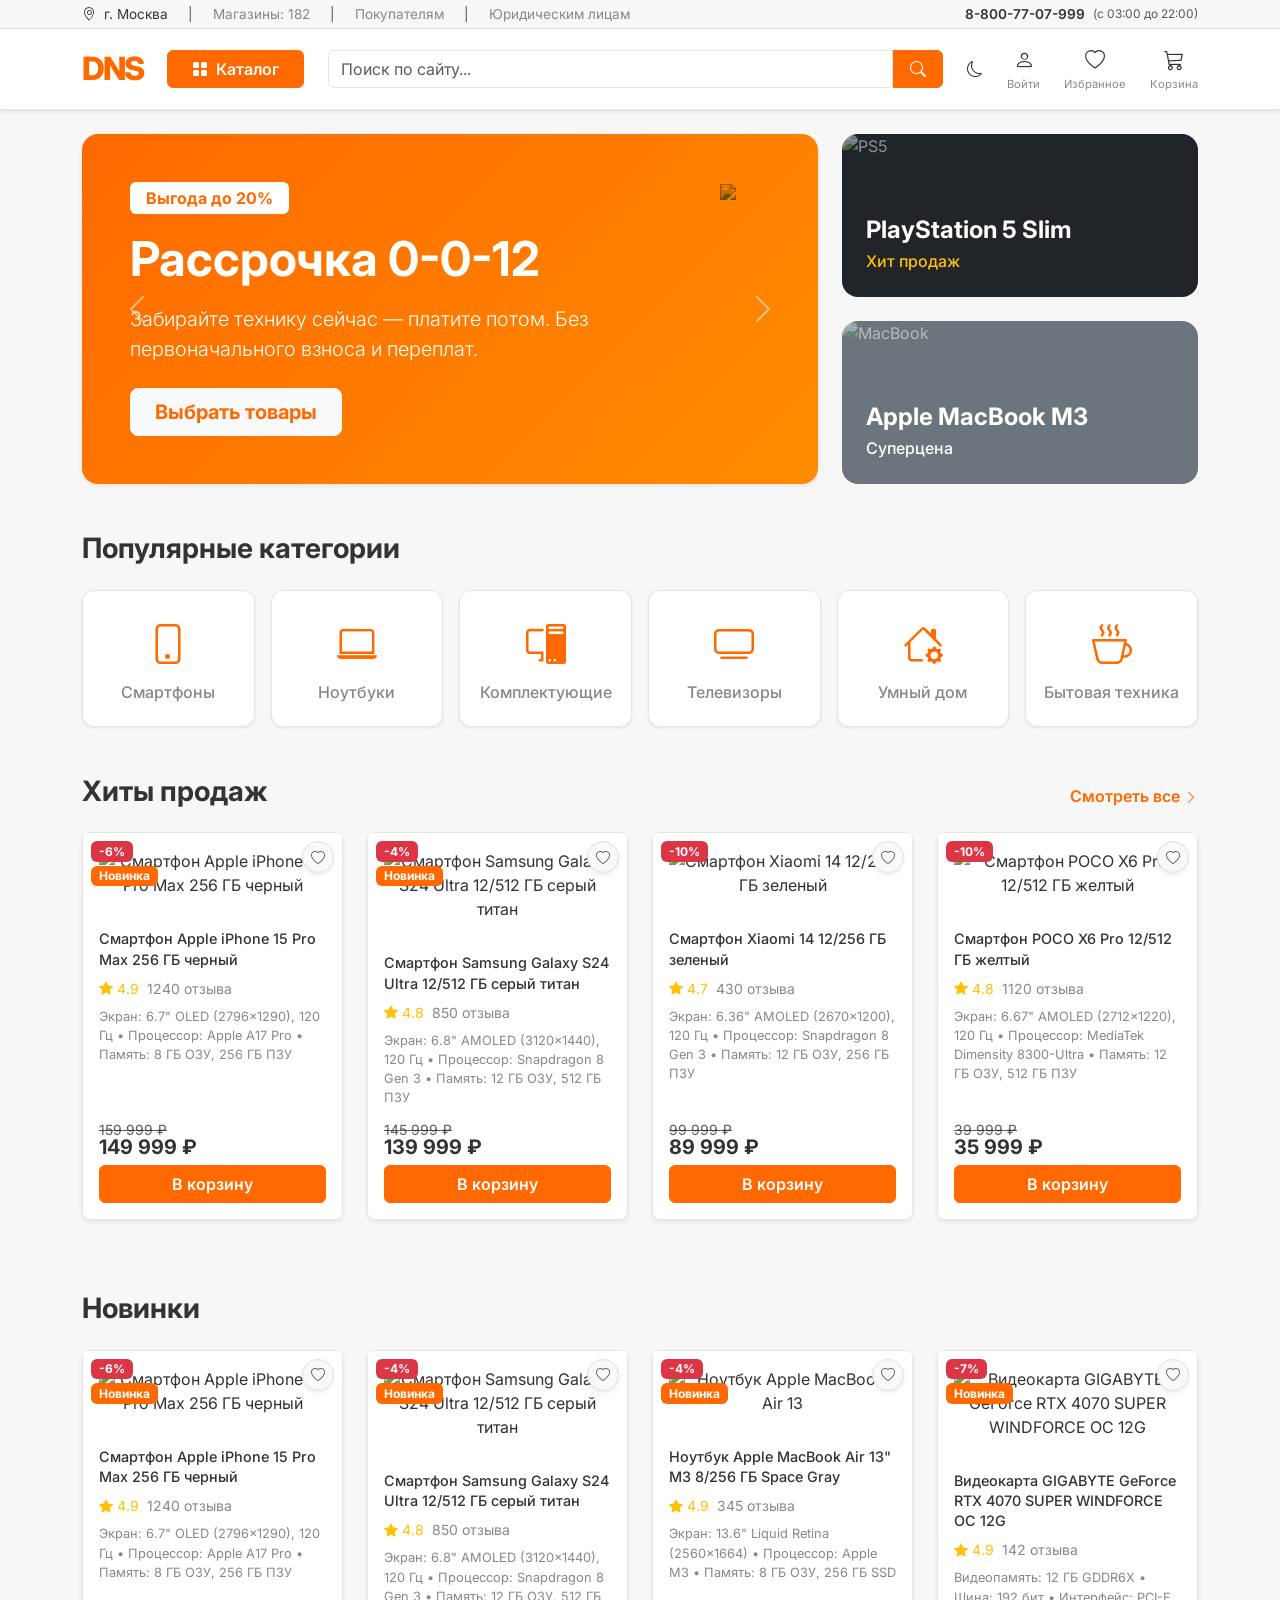
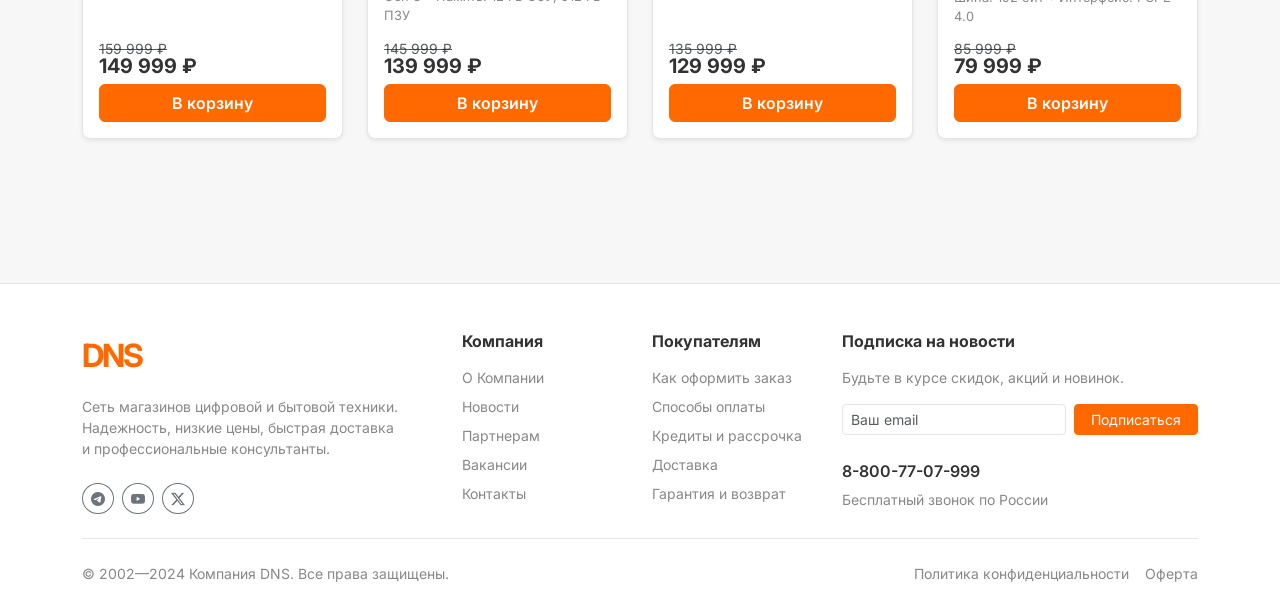
==== index.html @ 1a846f54 "Initial commit: DNS Marketplace clone" ====
<!DOCTYPE html>
<html lang="ru" data-theme="light">
<head>
  <meta charset="UTF-8">
  <meta name="viewport" content="width=device-width, initial-scale=1.0">
  <title>DNS - интернет-магазин цифровой и бытовой техники</title>
  <!-- Bootstrap 5 CSS -->
  <link href="https://cdn.jsdelivr.net/npm/bootstrap@5.3.2/dist/css/bootstrap.min.css" rel="stylesheet">
  <!-- Bootstrap Icons -->
  <link rel="stylesheet" href="https://cdn.jsdelivr.net/npm/bootstrap-icons@1.11.1/font/bootstrap-icons.css">
  <!-- Google Fonts -->
  <link href="https://fonts.googleapis.com/css2?family=Inter:wght@400;500;600;700&display=swap" rel="stylesheet">
  <!-- Custom CSS -->
  <link rel="stylesheet" href="css/style.css">
</head>
<body>

  <!-- Top Bar -->
  <div class="top-bar py-1 d-none d-lg-block">
    <div class="container d-flex justify-content-between align-items-center">
      <div>
        <i class="bi bi-geo-alt me-1"></i> г. Москва
        <span class="mx-3 text-muted">|</span>
        <a href="#" class="text-muted-custom">Магазины: 182</a>
        <span class="mx-3 text-muted">|</span>
        <a href="#" class="text-muted-custom">Покупателям</a>
        <span class="mx-3 text-muted">|</span>
        <a href="#" class="text-muted-custom">Юридическим лицам</a>
      </div>
      <div class="d-flex align-items-center">
        <span class="fw-semibold">8-800-77-07-999</span>
        <span class="ms-2 text-muted small">(с 03:00 до 22:00)</span>
      </div>
    </div>
  </div>

  <!-- Header -->
  <header class="py-3 shadow-sm bg-card-custom sticky-top">
    <div class="container d-flex align-items-center justify-content-between gap-3 gap-md-4">
      
      <!-- Mobile Menu Toggle -->
      <button class="btn btn-light d-lg-none border-custom bg-card-custom text-muted-custom" type="button" data-bs-toggle="offcanvas" data-bs-target="#mobileMenu">
        <i class="bi bi-list fs-5"></i>
      </button>

      <!-- Logo -->
      <a href="index.html" class="d-flex align-items-center text-primary fw-bold fs-2 text-decoration-none" style="letter-spacing: -2px; font-weight: 800 !important;">
        DNS
      </a>

      <!-- Catalog Button -->
      <div class="dropdown d-none d-lg-block">
        <button class="btn btn-primary d-flex align-items-center gap-2 fw-semibold px-4" type="button" data-bs-toggle="dropdown" aria-expanded="false">
          <i class="bi bi-grid-fill"></i> Каталог
        </button>
        <ul class="dropdown-menu shadow-md border-custom bg-card-custom w-100 p-3" style="min-width: 320px;">
          <li><a class="dropdown-item py-2 fw-medium" href="pages/catalog.html?cat=Смартфоны"><i class="bi bi-phone me-2 text-primary"></i> Смартфоны и гаджеты</a></li>
          <li><a class="dropdown-item py-2 fw-medium" href="pages/catalog.html?cat=Ноутбуки"><i class="bi bi-laptop me-2 text-primary"></i> Ноутбуки и компьютеры</a></li>
          <li><a class="dropdown-item py-2 fw-medium" href="pages/catalog.html?cat=Комплектующие"><i class="bi bi-pc-display me-2 text-primary"></i> Комплектующие для ПК</a></li>
          <li><a class="dropdown-item py-2 fw-medium" href="pages/catalog.html?cat=Телевизоры"><i class="bi bi-tv me-2 text-primary"></i> ТВ, консоли и аудио</a></li>
          <li><a class="dropdown-item py-2 fw-medium" href="pages/catalog.html?cat=Консоли"><i class="bi bi-controller me-2 text-primary"></i> Игры и приставки</a></li>
          <li><a class="dropdown-item py-2 fw-medium" href="pages/catalog.html?cat=Периферия"><i class="bi bi-mouse me-2 text-primary"></i> Периферия и аксессуары</a></li>
          <li><a class="dropdown-item py-2 fw-medium" href="pages/catalog.html?cat=Умный дом"><i class="bi bi-house-gear me-2 text-primary"></i> Умный дом и безопасность</a></li>
          <li><a class="dropdown-item py-2 fw-medium" href="pages/catalog.html?cat=Бытовая техника"><i class="bi bi-cup-hot me-2 text-primary"></i> Бытовая техника</a></li>
          <li><hr class="dropdown-divider border-custom"></li>
          <li><a class="dropdown-item py-2 fw-bold text-primary" href="pages/catalog.html"><i class="bi bi-list-ul me-2"></i> Все категории</a></li>
        </ul>
      </div>

      <!-- Search -->
      <form id="search-form" class="flex-grow-1 position-relative d-none d-md-flex">
        <input type="text" id="search-input" class="form-control search-input bg-card-custom border-custom text-muted-custom" placeholder="Поиск по сайту...">
        <button type="submit" class="btn btn-primary search-btn px-3"><i class="bi bi-search"></i></button>
      </form>

      <!-- Icons -->
      <div class="d-flex align-items-center gap-3 gap-md-4 ms-auto ms-md-0">
        <!-- Theme Toggle -->
        <button id="theme-toggle" class="btn btn-link nav-icon p-0 border-0 text-muted-custom" title="Сменить тему">
          <i class="bi bi-moon"></i>
        </button>
        <!-- Profile -->
        <a href="pages/profile.html" class="nav-icon text-center d-none d-sm-flex flex-column align-items-center text-muted-custom text-decoration-none">
          <i class="bi bi-person fs-5"></i>
          <span style="font-size: 0.7rem;">Войти</span>
        </a>
        <!-- Favorites -->
        <a href="pages/favorites.html" class="nav-icon text-center position-relative d-flex flex-column align-items-center text-muted-custom text-decoration-none">
          <i class="bi bi-heart fs-5"></i>
          <span style="font-size: 0.7rem;">Избранное</span>
          <span id="fav-badge" class="nav-badge" style="display:none;">0</span>
        </a>
        <!-- Cart -->
        <a href="pages/cart.html" class="nav-icon text-center position-relative d-flex flex-column align-items-center text-muted-custom text-decoration-none">
          <i class="bi bi-cart3 fs-5"></i>
          <span style="font-size: 0.7rem;">Корзина</span>
          <span id="cart-badge" class="nav-badge" style="display:none;">0</span>
        </a>
      </div>

    </div>

    <!-- Mobile Search (Visible only on small screens) -->
    <div class="container mt-3 d-md-none">
      <form id="search-form-mobile" class="d-flex w-100">
        <input type="text" id="search-input-mobile" class="form-control search-input bg-card-custom border-custom text-muted-custom" placeholder="Поиск...">
        <button type="submit" class="btn btn-primary search-btn px-3"><i class="bi bi-search"></i></button>
      </form>
    </div>
  </header>

  <!-- Mobile Offcanvas Menu -->
  <div class="offcanvas offcanvas-start bg-card-custom text-muted-custom" tabindex="-1" id="mobileMenu">
    <div class="offcanvas-header border-bottom border-custom">
      <h5 class="offcanvas-title text-primary fw-bold" style="letter-spacing: -2px;">DNS</h5>
      <button type="button" class="btn-close btn-close-white" data-bs-dismiss="offcanvas"></button>
    </div>
    <div class="offcanvas-body p-0">
      <div class="list-group list-group-flush">
        <a href="pages/catalog.html" class="list-group-item list-group-item-action bg-card-custom text-muted-custom py-3 border-custom fw-semibold">
          <i class="bi bi-grid-fill me-2 text-primary"></i> Каталог товаров
        </a>
        <a href="pages/profile.html" class="list-group-item list-group-item-action bg-card-custom text-muted-custom py-3 border-custom">
          <i class="bi bi-person me-2"></i> Личный кабинет
        </a>
        <a href="pages/favorites.html" class="list-group-item list-group-item-action bg-card-custom text-muted-custom py-3 border-custom">
          <i class="bi bi-heart me-2"></i> Избранное
        </a>
        <a href="#" class="list-group-item list-group-item-action bg-card-custom text-muted-custom py-3 border-custom">
          <i class="bi bi-telephone me-2"></i> 8-800-77-07-999
        </a>
      </div>
    </div>
  </div>

  <!-- Main Content -->
  <main class="container py-4">
    
    <!-- Hero Banners -->
    <div class="row g-4 mb-5">
      <div class="col-lg-8">
        <div id="heroCarousel" class="carousel slide h-100" data-bs-ride="carousel">
          <div class="carousel-inner h-100 rounded-4 overflow-hidden shadow-sm">
            <div class="carousel-item active h-100" style="background: linear-gradient(135deg, #ff6900 0%, #ff8c00 100%);">
              <div class="d-flex align-items-center h-100 p-4 p-md-5 text-white">
                <div>
                  <span class="badge bg-white text-primary mb-3 px-3 py-2 fs-6">Выгода до 20%</span>
                  <h1 class="display-5 fw-bold mb-3">Рассрочка 0-0-12</h1>
                  <p class="lead mb-4 d-none d-md-block">Забирайте технику сейчас — платите потом. Без первоначального взноса и переплат.</p>
                  <a href="pages/catalog.html" class="btn btn-light btn-lg px-4 fw-bold text-primary">Выбрать товары</a>
                </div>
                <img src="https://images.unsplash.com/photo-1610945265064-0e34e5519bbf?auto=format&fit=crop&w=500&q=80" alt="Promo" class="d-none d-md-block ms-auto" style="height: 250px; object-fit: contain; mix-blend-mode: multiply;">
              </div>
            </div>
            <div class="carousel-item h-100" style="background: linear-gradient(135deg, #2c3e50 0%, #3498db 100%);">
              <div class="d-flex align-items-center h-100 p-4 p-md-5 text-white">
                <div>
                  <span class="badge bg-primary mb-3 px-3 py-2 fs-6">Новинка</span>
                  <h1 class="display-5 fw-bold mb-3">Сборка ПК вашей мечты</h1>
                  <p class="lead mb-4 d-none d-md-block">Топовые видеокарты RTX 40-й серии и мощнейшие процессоры уже в наличии.</p>
                  <a href="pages/catalog.html?cat=Комплектующие" class="btn btn-primary btn-lg px-4 fw-bold">Собрать ПК</a>
                </div>
                <img src="https://images.unsplash.com/photo-1587831990711-23ca6441447b?auto=format&fit=crop&w=500&q=80" alt="PC Build" class="d-none d-md-block ms-auto" style="height: 250px; object-fit: contain; mix-blend-mode: multiply;">
              </div>
            </div>
          </div>
          <button class="carousel-control-prev" type="button" data-bs-target="#heroCarousel" data-bs-slide="prev">
            <span class="carousel-control-prev-icon" aria-hidden="true"></span>
            <span class="visually-hidden">Предыдущий</span>
          </button>
          <button class="carousel-control-next" type="button" data-bs-target="#heroCarousel" data-bs-slide="next">
            <span class="carousel-control-next-icon" aria-hidden="true"></span>
            <span class="visually-hidden">Следующий</span>
          </button>
        </div>
      </div>
      <div class="col-lg-4 d-none d-lg-block">
        <div class="d-flex flex-column gap-4 h-100">
          <a href="pages/catalog.html?cat=Консоли" class="card border-0 bg-dark text-white h-50 text-decoration-none rounded-4 overflow-hidden position-relative hover-zoom">
            <img src="https://images.unsplash.com/photo-1606813907291-d86efa9b94db?auto=format&fit=crop&w=500&q=80" class="card-img h-100" style="object-fit: cover; opacity: 0.5;" alt="PS5">
            <div class="card-img-overlay d-flex flex-column justify-content-end p-4">
              <h5 class="card-title fs-4 fw-bold mb-1">PlayStation 5 Slim</h5>
              <p class="card-text fw-medium text-warning">Хит продаж</p>
            </div>
          </a>
          <a href="pages/catalog.html?cat=Ноутбуки" class="card border-0 bg-secondary text-white h-50 text-decoration-none rounded-4 overflow-hidden position-relative hover-zoom">
            <img src="https://images.unsplash.com/photo-1517336714731-489689fd1ca8?auto=format&fit=crop&w=500&q=80" class="card-img h-100" style="object-fit: cover; opacity: 0.5;" alt="MacBook">
            <div class="card-img-overlay d-flex flex-column justify-content-end p-4">
              <h5 class="card-title fs-4 fw-bold mb-1">Apple MacBook M3</h5>
              <p class="card-text fw-medium text-white">Суперцена</p>
            </div>
          </a>
        </div>
      </div>
    </div>

    <!-- Quick Categories -->
    <section class="mb-5">
      <h3 class="fw-bold mb-4">Популярные категории</h3>
      <div class="row row-cols-2 row-cols-md-4 row-cols-lg-6 g-3">
        <div class="col">
          <a href="pages/catalog.html?cat=Смартфоны" class="card text-center py-4 h-100 text-decoration-none category-card">
            <i class="bi bi-phone fs-1 text-primary mb-2"></i>
            <h6 class="mb-0 text-muted-custom px-2">Смартфоны</h6>
          </a>
        </div>
        <div class="col">
          <a href="pages/catalog.html?cat=Ноутбуки" class="card text-center py-4 h-100 text-decoration-none category-card">
            <i class="bi bi-laptop fs-1 text-primary mb-2"></i>
            <h6 class="mb-0 text-muted-custom px-2">Ноутбуки</h6>
          </a>
        </div>
        <div class="col">
          <a href="pages/catalog.html?cat=Комплектующие" class="card text-center py-4 h-100 text-decoration-none category-card">
            <i class="bi bi-pc-display fs-1 text-primary mb-2"></i>
            <h6 class="mb-0 text-muted-custom px-2">Комплектующие</h6>
          </a>
        </div>
        <div class="col">
          <a href="pages/catalog.html?cat=Телевизоры" class="card text-center py-4 h-100 text-decoration-none category-card">
            <i class="bi bi-tv fs-1 text-primary mb-2"></i>
            <h6 class="mb-0 text-muted-custom px-2">Телевизоры</h6>
          </a>
        </div>
        <div class="col">
          <a href="pages/catalog.html?cat=Умный дом" class="card text-center py-4 h-100 text-decoration-none category-card">
            <i class="bi bi-house-gear fs-1 text-primary mb-2"></i>
            <h6 class="mb-0 text-muted-custom px-2">Умный дом</h6>
          </a>
        </div>
        <div class="col">
          <a href="pages/catalog.html?cat=Бытовая техника" class="card text-center py-4 h-100 text-decoration-none category-card">
            <i class="bi bi-cup-hot fs-1 text-primary mb-2"></i>
            <h6 class="mb-0 text-muted-custom px-2">Бытовая техника</h6>
          </a>
        </div>
      </div>
    </section>

    <!-- Popular Products (Injected by JS) -->
    <section class="mb-5">
      <div class="d-flex justify-content-between align-items-end mb-4">
        <h3 class="fw-bold mb-0">Хиты продаж</h3>
        <a href="pages/catalog.html" class="text-primary fw-semibold text-decoration-none">Смотреть все <i class="bi bi-chevron-right small"></i></a>
      </div>
      <div class="row" id="popular-products-grid">
        <!-- Loader -->
        <div class="text-center py-5">
          <div class="spinner-border text-primary" role="status">
            <span class="visually-hidden">Загрузка...</span>
          </div>
        </div>
      </div>
    </section>

    <!-- New Arrivals -->
    <section class="mb-5">
      <h3 class="fw-bold mb-4">Новинки</h3>
      <div class="row" id="new-products-grid">
        <!-- Rendered via JS -->
      </div>
    </section>

  </main>

  <!-- Footer -->
  <footer class="mt-5 border-top border-custom bg-card-custom">
    <div class="container pt-5 pb-4">
      <div class="row g-4">
        <div class="col-lg-4 pe-lg-5">
          <a href="index.html" class="d-flex align-items-center text-primary fw-bold fs-2 text-decoration-none mb-3" style="letter-spacing: -2px;">
            DNS
          </a>
          <p class="text-muted-custom mb-4 small">Сеть магазинов цифровой и бытовой техники. Надежность, низкие цены, быстрая доставка и профессиональные консультанты.</p>
          <div class="d-flex gap-2">
            <a href="#" class="btn btn-outline-secondary btn-sm rounded-circle"><i class="bi bi-telegram"></i></a>
            <a href="#" class="btn btn-outline-secondary btn-sm rounded-circle"><i class="bi bi-youtube"></i></a>
            <a href="#" class="btn btn-outline-secondary btn-sm rounded-circle"><i class="bi bi-twitter-x"></i></a>
          </div>
        </div>
        <div class="col-6 col-lg-2">
          <h6 class="fw-bold mb-3">Компания</h6>
          <ul class="list-unstyled mb-0 d-flex flex-column gap-2 small">
            <li><a href="#" class="text-muted-custom text-decoration-none hover-primary">О Компании</a></li>
            <li><a href="#" class="text-muted-custom text-decoration-none hover-primary">Новости</a></li>
            <li><a href="#" class="text-muted-custom text-decoration-none hover-primary">Партнерам</a></li>
            <li><a href="#" class="text-muted-custom text-decoration-none hover-primary">Вакансии</a></li>
            <li><a href="#" class="text-muted-custom text-decoration-none hover-primary">Контакты</a></li>
          </ul>
        </div>
        <div class="col-6 col-lg-2">
          <h6 class="fw-bold mb-3">Покупателям</h6>
          <ul class="list-unstyled mb-0 d-flex flex-column gap-2 small">
            <li><a href="#" class="text-muted-custom text-decoration-none hover-primary">Как оформить заказ</a></li>
            <li><a href="#" class="text-muted-custom text-decoration-none hover-primary">Способы оплаты</a></li>
            <li><a href="#" class="text-muted-custom text-decoration-none hover-primary">Кредиты и рассрочка</a></li>
            <li><a href="#" class="text-muted-custom text-decoration-none hover-primary">Доставка</a></li>
            <li><a href="#" class="text-muted-custom text-decoration-none hover-primary">Гарантия и возврат</a></li>
          </ul>
        </div>
        <div class="col-lg-4">
          <h6 class="fw-bold mb-3">Подписка на новости</h6>
          <p class="text-muted-custom small mb-3">Будьте в курсе скидок, акций и новинок.</p>
          <form class="d-flex gap-2">
            <input type="email" class="form-control form-control-sm bg-body border-custom text-main" placeholder="Ваш email">
            <button class="btn btn-primary btn-sm px-3" type="button">Подписаться</button>
          </form>
          <div class="mt-4">
            <span class="fw-semibold d-block mb-1">8-800-77-07-999</span>
            <span class="text-muted-custom small">Бесплатный звонок по России</span>
          </div>
        </div>
      </div>
      <div class="border-top border-custom mt-4 pt-4 text-muted-custom small d-flex flex-column flex-md-row justify-content-between align-items-center">
        <p class="mb-2 mb-md-0">&copy; 2002—2024 Компания DNS. Все права защищены.</p>
        <div class="d-flex gap-3">
          <a href="#" class="text-muted-custom text-decoration-none hover-primary">Политика конфиденциальности</a>
          <a href="#" class="text-muted-custom text-decoration-none hover-primary">Оферта</a>
        </div>
      </div>
    </div>
  </footer>

  <!-- Bootstrap JS -->
  <script src="https://cdn.jsdelivr.net/npm/bootstrap@5.3.2/dist/js/bootstrap.bundle.min.js"></script>
  <!-- App JS -->
  <script src="js/app.js"></script>
  <script>
    document.addEventListener('DOMContentLoaded', async () => {
      await App.init();
      
      const popGrid = document.getElementById('popular-products-grid');
      const newGrid = document.getElementById('new-products-grid');

      if (App.products.length > 0) {
        // Populate popular
        const popular = App.products.filter(p => p.isPopular).slice(0, 4);
        popGrid.innerHTML = popular.map(p => App.generateProductCard(p)).join('');

        // Populate new
        const newArrivals = App.products.filter(p => p.isNew).slice(0, 4);
        newGrid.innerHTML = newArrivals.map(p => App.generateProductCard(p)).join('');
      } else {
        popGrid.innerHTML = '<div class="col-12"><div class="alert alert-warning">Товары не найдены</div></div>';
        newGrid.innerHTML = '<div class="col-12"><div class="alert alert-warning">Товары не найдены</div></div>';
      }

      // Mobile search form handler
      const mobileSearchForm = document.getElementById('search-form-mobile');
      if (mobileSearchForm) {
        mobileSearchForm.addEventListener('submit', (e) => {
          e.preventDefault();
          const input = document.getElementById('search-input-mobile').value;
          if (input.trim()) {
            window.location.href = `pages/search.html?q=${encodeURIComponent(input.trim())}`;
          }
        });
      }
    });
  </script>
</body>
</html>
---- css/style.css ----
:root {
  /* Colors */
  --color-primary: #ff6900;
  --color-primary-hover: #e55e00;
  --color-bg-body: #f7f7f7;
  --color-bg-card: #ffffff;
  --color-text-main: #333333;
  --color-text-muted: #888888;
  --color-border: #e5e5e5;
  --color-danger: #dc3545;
  --color-success: #198754;

  /* Shadows */
  --shadow-sm: 0 1px 3px rgba(0,0,0,0.08);
  --shadow-md: 0 4px 12px rgba(0,0,0,0.08);
  --shadow-hover: 0 8px 24px rgba(0,0,0,0.12);

  /* Radius */
  --radius-sm: 6px;
  --radius-md: 12px;
  --radius-lg: 16px;

  /* Transitions */
  --transition-fast: 0.2s ease-in-out;
}

[data-theme="dark"] {
  --color-bg-body: #121212;
  --color-bg-card: #1e1e1e;
  --color-text-main: #f5f5f5;
  --color-text-muted: #aaaaaa;
  --color-border: #333333;
  --shadow-sm: 0 2px 4px rgba(0,0,0,0.2);
  --shadow-md: 0 4px 12px rgba(0,0,0,0.4);
  --shadow-hover: 0 8px 24px rgba(0,0,0,0.6);
}

body {
  font-family: 'Inter', -apple-system, BlinkMacSystemFont, "Segoe UI", Roboto, Helvetica, Arial, sans-serif;
  background-color: var(--color-bg-body);
  color: var(--color-text-main);
  transition: background-color var(--transition-fast), color var(--transition-fast);
}

/* Typography & Utilities */
a {
  text-decoration: none;
  color: inherit;
}
.text-main { color: var(--color-text-main) !important; }
.text-primary { color: var(--color-primary) !important; }
.bg-primary { background-color: var(--color-primary) !important; }

.hover-primary:hover {
  color: var(--color-primary) !important;
}

.transition-all {
  transition: all var(--transition-fast);
}

.hover-shadow:hover {
  box-shadow: var(--shadow-hover) !important;
  transform: translateY(-2px);
}

.hover-zoom img {
  transition: transform 0.4s ease;
}
.hover-zoom:hover img {
  transform: scale(1.05);
}

.btn-primary {
  background-color: var(--color-primary);
  border-color: var(--color-primary);
  color: #fff;
}
.btn-primary:hover, .btn-primary:focus, .btn-primary:active {
  background-color: var(--color-primary-hover) !important;
  border-color: var(--color-primary-hover) !important;
  color: #fff !important;
}
.btn-outline-primary {
  color: var(--color-primary);
  border-color: var(--color-primary);
}
.btn-outline-primary:hover {
  background-color: var(--color-primary);
  color: #fff;
}

/* Header & Navbar */
header {
  background-color: var(--color-bg-card);
  border-bottom: 1px solid var(--color-border);
}
.top-bar {
  background-color: var(--color-bg-body);
  font-size: 0.85rem;
  border-bottom: 1px solid var(--color-border);
}
.search-input {
  border-radius: var(--radius-sm) 0 0 var(--radius-sm);
}
.search-btn {
  border-radius: 0 var(--radius-sm) var(--radius-sm) 0;
}
.nav-icon {
  position: relative;
  color: var(--color-text-main);
  transition: color var(--transition-fast);
  cursor: pointer;
}
.nav-icon:hover {
  color: var(--color-primary);
}
.nav-icon i {
  color: var(--color-text-main);
  transition: color var(--transition-fast);
}
.nav-icon:hover i {
  color: var(--color-primary);
}
.nav-badge {
  position: absolute;
  top: -2px;
  right: 5px;
  font-size: 0.65rem;
  font-weight: bold;
  padding: 0.25em 0.5em;
  border-radius: 50%;
  background-color: var(--color-primary);
  color: white;
}

/* Category Cards (Index) */
.category-card {
  background-color: var(--color-bg-card);
  border: 1px solid var(--color-border);
  border-radius: var(--radius-md);
  box-shadow: var(--shadow-sm);
  transition: all var(--transition-fast);
}
.category-card:hover {
  border-color: var(--color-primary);
  box-shadow: var(--shadow-md);
  transform: translateY(-2px);
}

/* Badges */
.badge-discount {
  background-color: var(--color-danger);
  color: #fff;
}

/* Sidebar & Filters */
.sidebar {
  background-color: var(--color-bg-card);
  padding: 1.5rem;
  border-radius: var(--radius-md);
  border: 1px solid var(--color-border);
}

/* Toast */
.toast-container {
  z-index: 1060;
}

/* Theme Toggle */
.theme-switch {
  cursor: pointer;
  display: flex;
  align-items: center;
}

/* Helpers */
.text-muted-custom {
  color: var(--color-text-muted) !important;
}
.bg-card-custom {
  background-color: var(--color-bg-card) !important;
}
.border-custom {
  border-color: var(--color-border) !important;
}
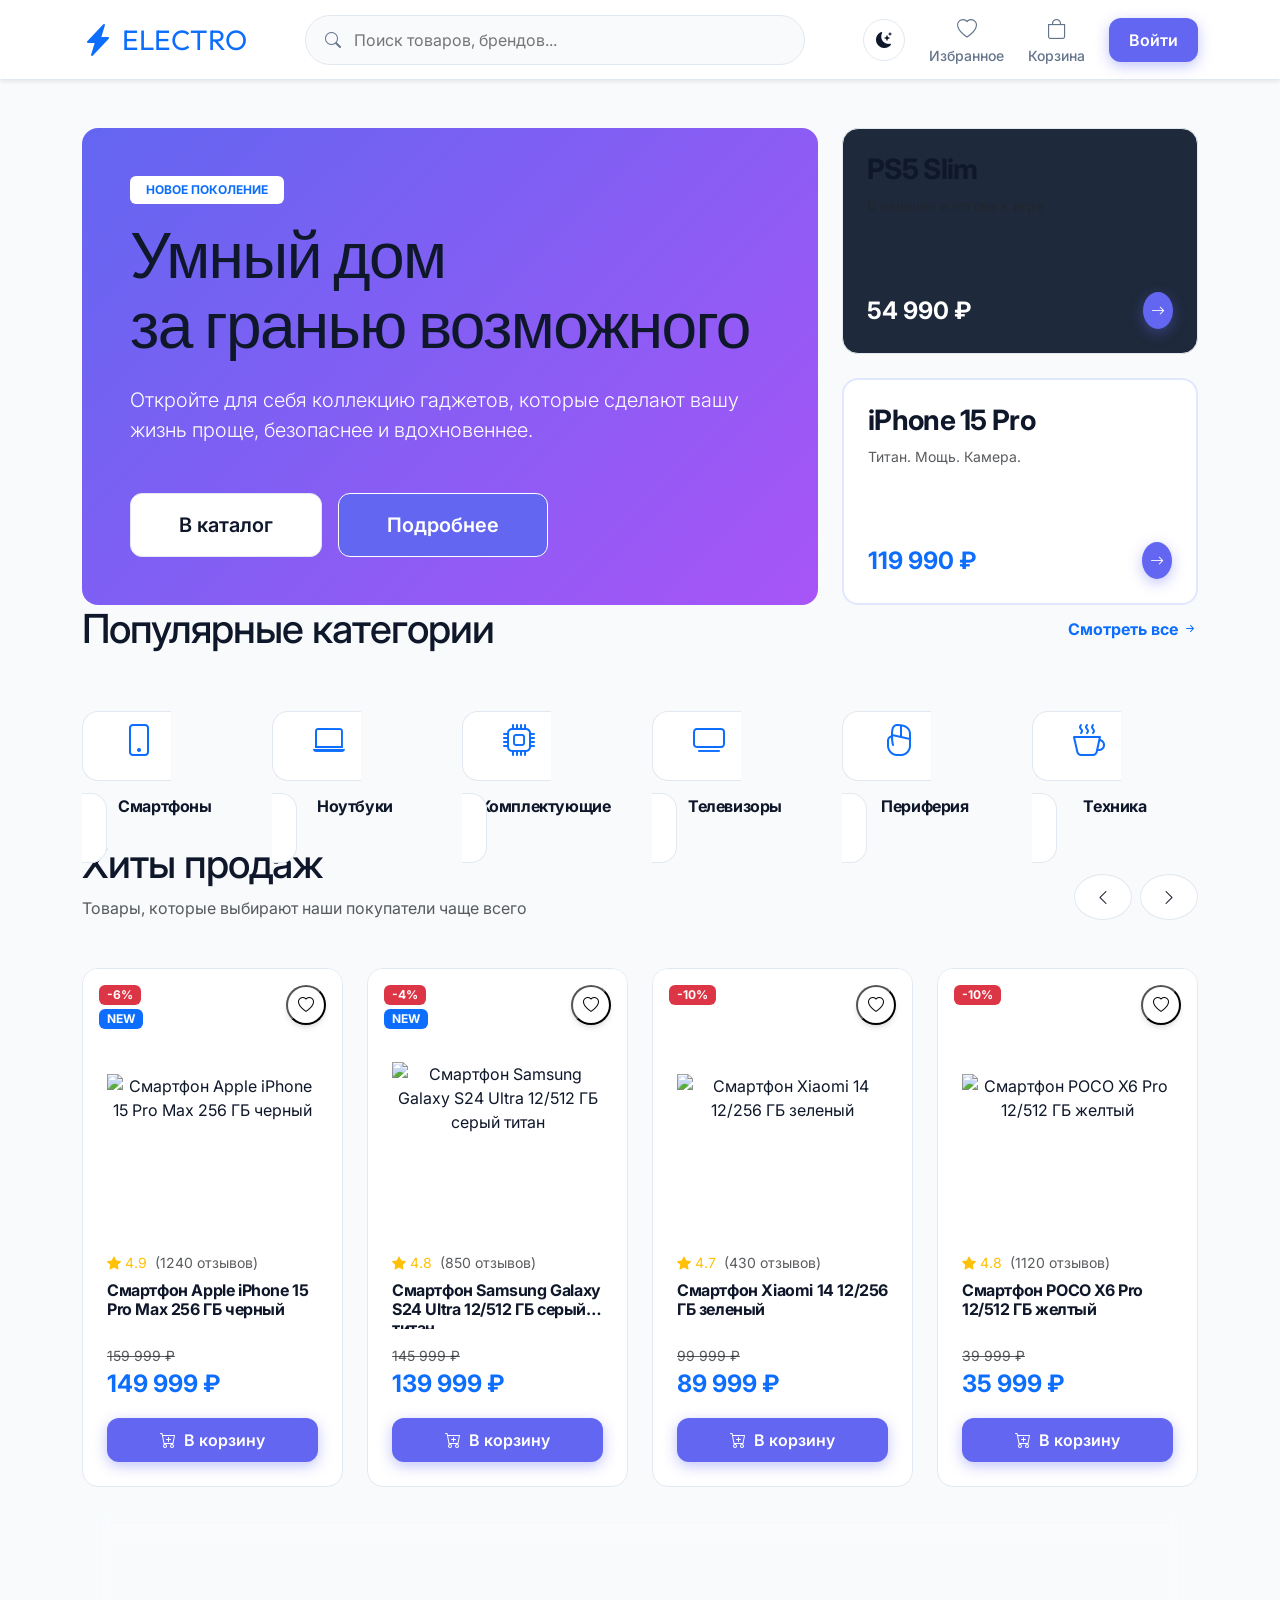
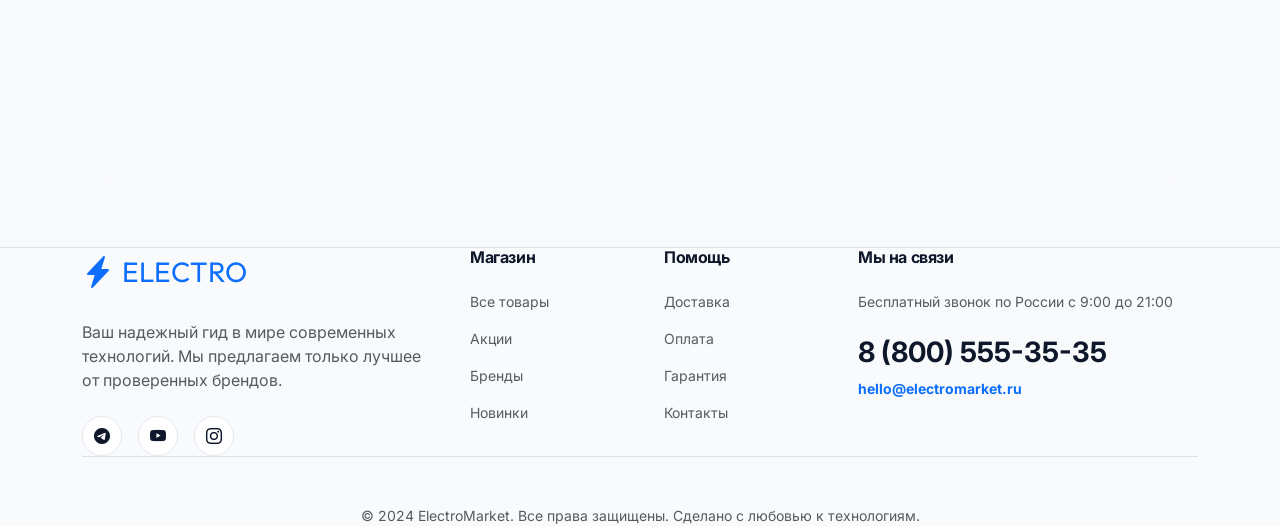
==== commit 19a9563a: "Модернизация архитектуры и дизайна: кастомная дизайн-система, Store, новый UX и расширенный функцион" ====
--- a/index.html
+++ b/index.html
@@ -3,359 +3,274 @@
 <head>
   <meta charset="UTF-8">
   <meta name="viewport" content="width=device-width, initial-scale=1.0">
-  <title>DNS - интернет-магазин цифровой и бытовой техники</title>
-  <!-- Bootstrap 5 CSS -->
+  <title>ElectroMarket — Премиальный магазин техники</title>
+  
+  <!-- Bootstrap 5 CSS (Core Grid & Utils) -->
   <link href="https://cdn.jsdelivr.net/npm/bootstrap@5.3.2/dist/css/bootstrap.min.css" rel="stylesheet">
-  <!-- Bootstrap Icons -->
   <link rel="stylesheet" href="https://cdn.jsdelivr.net/npm/bootstrap-icons@1.11.1/font/bootstrap-icons.css">
-  <!-- Google Fonts -->
-  <link href="https://fonts.googleapis.com/css2?family=Inter:wght@400;500;600;700&display=swap" rel="stylesheet">
-  <!-- Custom CSS -->
+  
+  <!-- Google Fonts: Inter & Outfit for Headlines -->
+  <link rel="preconnect" href="https://fonts.googleapis.com">
+  <link rel="preconnect" href="https://fonts.gstatic.com" crossorigin>
+  <link href="https://fonts.googleapis.com/css2?family=Inter:wght@400;500;600;700&family=Outfit:wght@700;800&display=swap" rel="stylesheet">
+  
   <link rel="stylesheet" href="css/style.css">
 </head>
 <body>
 
-  <!-- Top Bar -->
-  <div class="top-bar py-1 d-none d-lg-block">
-    <div class="container d-flex justify-content-between align-items-center">
-      <div>
-        <i class="bi bi-geo-alt me-1"></i> г. Москва
-        <span class="mx-3 text-muted">|</span>
-        <a href="#" class="text-muted-custom">Магазины: 182</a>
-        <span class="mx-3 text-muted">|</span>
-        <a href="#" class="text-muted-custom">Покупателям</a>
-        <span class="mx-3 text-muted">|</span>
-        <a href="#" class="text-muted-custom">Юридическим лицам</a>
-      </div>
-      <div class="d-flex align-items-center">
-        <span class="fw-semibold">8-800-77-07-999</span>
-        <span class="ms-2 text-muted small">(с 03:00 до 22:00)</span>
-      </div>
-    </div>
-  </div>
-
-  <!-- Header -->
-  <header class="py-3 shadow-sm bg-card-custom sticky-top">
-    <div class="container d-flex align-items-center justify-content-between gap-3 gap-md-4">
-      
-      <!-- Mobile Menu Toggle -->
-      <button class="btn btn-light d-lg-none border-custom bg-card-custom text-muted-custom" type="button" data-bs-toggle="offcanvas" data-bs-target="#mobileMenu">
-        <i class="bi bi-list fs-5"></i>
-      </button>
-
-      <!-- Logo -->
-      <a href="index.html" class="d-flex align-items-center text-primary fw-bold fs-2 text-decoration-none" style="letter-spacing: -2px; font-weight: 800 !important;">
-        DNS
+  <!-- Premium Header -->
+  <header class="header-main glass shadow-sm">
+    <div class="container h-100 d-flex align-items-center justify-content-between gap-4">
+      
+      <!-- Brand -->
+      <a href="index.html" class="d-flex align-items-center text-primary text-decoration-none" style="font-family: 'Outfit', sans-serif;">
+        <i class="bi bi-lightning-charge-fill fs-2 me-2"></i>
+        <span class="fs-3 fw-800 tracking-tighter">ELECTRO</span>
       </a>
 
-      <!-- Catalog Button -->
-      <div class="dropdown d-none d-lg-block">
-        <button class="btn btn-primary d-flex align-items-center gap-2 fw-semibold px-4" type="button" data-bs-toggle="dropdown" aria-expanded="false">
-          <i class="bi bi-grid-fill"></i> Каталог
+      <!-- Search Bar -->
+      <div class="search-container d-none d-md-block">
+        <i class="bi bi-search search-icon"></i>
+        <input type="text" class="search-input-premium" placeholder="Поиск товаров, брендов...">
+      </div>
+
+      <!-- Actions -->
+      <div class="d-flex align-items-center gap-2 gap-md-4">
+        <button id="theme-toggle" class="btn btn-light rounded-circle p-2" style="width: 42px; height: 42px;">
+          <i class="bi bi-moon-stars-fill"></i>
         </button>
-        <ul class="dropdown-menu shadow-md border-custom bg-card-custom w-100 p-3" style="min-width: 320px;">
-          <li><a class="dropdown-item py-2 fw-medium" href="pages/catalog.html?cat=Смартфоны"><i class="bi bi-phone me-2 text-primary"></i> Смартфоны и гаджеты</a></li>
-          <li><a class="dropdown-item py-2 fw-medium" href="pages/catalog.html?cat=Ноутбуки"><i class="bi bi-laptop me-2 text-primary"></i> Ноутбуки и компьютеры</a></li>
-          <li><a class="dropdown-item py-2 fw-medium" href="pages/catalog.html?cat=Комплектующие"><i class="bi bi-pc-display me-2 text-primary"></i> Комплектующие для ПК</a></li>
-          <li><a class="dropdown-item py-2 fw-medium" href="pages/catalog.html?cat=Телевизоры"><i class="bi bi-tv me-2 text-primary"></i> ТВ, консоли и аудио</a></li>
-          <li><a class="dropdown-item py-2 fw-medium" href="pages/catalog.html?cat=Консоли"><i class="bi bi-controller me-2 text-primary"></i> Игры и приставки</a></li>
-          <li><a class="dropdown-item py-2 fw-medium" href="pages/catalog.html?cat=Периферия"><i class="bi bi-mouse me-2 text-primary"></i> Периферия и аксессуары</a></li>
-          <li><a class="dropdown-item py-2 fw-medium" href="pages/catalog.html?cat=Умный дом"><i class="bi bi-house-gear me-2 text-primary"></i> Умный дом и безопасность</a></li>
-          <li><a class="dropdown-item py-2 fw-medium" href="pages/catalog.html?cat=Бытовая техника"><i class="bi bi-cup-hot me-2 text-primary"></i> Бытовая техника</a></li>
-          <li><hr class="dropdown-divider border-custom"></li>
-          <li><a class="dropdown-item py-2 fw-bold text-primary" href="pages/catalog.html"><i class="bi bi-list-ul me-2"></i> Все категории</a></li>
-        </ul>
-      </div>
-
-      <!-- Search -->
-      <form id="search-form" class="flex-grow-1 position-relative d-none d-md-flex">
-        <input type="text" id="search-input" class="form-control search-input bg-card-custom border-custom text-muted-custom" placeholder="Поиск по сайту...">
-        <button type="submit" class="btn btn-primary search-btn px-3"><i class="bi bi-search"></i></button>
-      </form>
-
-      <!-- Icons -->
-      <div class="d-flex align-items-center gap-3 gap-md-4 ms-auto ms-md-0">
-        <!-- Theme Toggle -->
-        <button id="theme-toggle" class="btn btn-link nav-icon p-0 border-0 text-muted-custom" title="Сменить тему">
-          <i class="bi bi-moon"></i>
-        </button>
-        <!-- Profile -->
-        <a href="pages/profile.html" class="nav-icon text-center d-none d-sm-flex flex-column align-items-center text-muted-custom text-decoration-none">
-          <i class="bi bi-person fs-5"></i>
-          <span style="font-size: 0.7rem;">Войти</span>
+
+        <a href="pages/favorites.html" class="nav-link-custom d-flex flex-column align-items-center position-relative">
+          <i class="bi bi-heart fs-5"></i>
+          <span class="small d-none d-lg-block">Избранное</span>
+          <span id="fav-badge" class="badge bg-danger position-absolute top-0 start-100 translate-middle-x rounded-pill" style="display:none; font-size: 0.65rem;">0</span>
         </a>
-        <!-- Favorites -->
-        <a href="pages/favorites.html" class="nav-icon text-center position-relative d-flex flex-column align-items-center text-muted-custom text-decoration-none">
-          <i class="bi bi-heart fs-5"></i>
-          <span style="font-size: 0.7rem;">Избранное</span>
-          <span id="fav-badge" class="nav-badge" style="display:none;">0</span>
+
+        <a href="pages/cart.html" class="nav-link-custom d-flex flex-column align-items-center position-relative">
+          <i class="bi bi-bag fs-5"></i>
+          <span class="small d-none d-lg-block">Корзина</span>
+          <span id="cart-badge" class="badge bg-primary position-absolute top-0 start-100 translate-middle-x rounded-pill" style="display:none; font-size: 0.65rem;">0</span>
         </a>
-        <!-- Cart -->
-        <a href="pages/cart.html" class="nav-icon text-center position-relative d-flex flex-column align-items-center text-muted-custom text-decoration-none">
-          <i class="bi bi-cart3 fs-5"></i>
-          <span style="font-size: 0.7rem;">Корзина</span>
-          <span id="cart-badge" class="nav-badge" style="display:none;">0</span>
+
+        <a href="pages/profile.html" class="btn btn-primary d-none d-sm-flex">
+          Войти
         </a>
       </div>
-
-    </div>
-
-    <!-- Mobile Search (Visible only on small screens) -->
-    <div class="container mt-3 d-md-none">
-      <form id="search-form-mobile" class="d-flex w-100">
-        <input type="text" id="search-input-mobile" class="form-control search-input bg-card-custom border-custom text-muted-custom" placeholder="Поиск...">
-        <button type="submit" class="btn btn-primary search-btn px-3"><i class="bi bi-search"></i></button>
-      </form>
     </div>
   </header>
 
-  <!-- Mobile Offcanvas Menu -->
-  <div class="offcanvas offcanvas-start bg-card-custom text-muted-custom" tabindex="-1" id="mobileMenu">
-    <div class="offcanvas-header border-bottom border-custom">
-      <h5 class="offcanvas-title text-primary fw-bold" style="letter-spacing: -2px;">DNS</h5>
-      <button type="button" class="btn-close btn-close-white" data-bs-dismiss="offcanvas"></button>
-    </div>
-    <div class="offcanvas-body p-0">
-      <div class="list-group list-group-flush">
-        <a href="pages/catalog.html" class="list-group-item list-group-item-action bg-card-custom text-muted-custom py-3 border-custom fw-semibold">
-          <i class="bi bi-grid-fill me-2 text-primary"></i> Каталог товаров
-        </a>
-        <a href="pages/profile.html" class="list-group-item list-group-item-action bg-card-custom text-muted-custom py-3 border-custom">
-          <i class="bi bi-person me-2"></i> Личный кабинет
-        </a>
-        <a href="pages/favorites.html" class="list-group-item list-group-item-action bg-card-custom text-muted-custom py-3 border-custom">
-          <i class="bi bi-heart me-2"></i> Избранное
-        </a>
-        <a href="#" class="list-group-item list-group-item-action bg-card-custom text-muted-custom py-3 border-custom">
-          <i class="bi bi-telephone me-2"></i> 8-800-77-07-999
-        </a>
-      </div>
-    </div>
-  </div>
-
   <!-- Main Content -->
-  <main class="container py-4">
+  <main class="container py-5">
     
-    <!-- Hero Banners -->
-    <div class="row g-4 mb-5">
+    <!-- Dynamic Hero Section -->
+    <section class="row g-4 mb-10">
       <div class="col-lg-8">
-        <div id="heroCarousel" class="carousel slide h-100" data-bs-ride="carousel">
-          <div class="carousel-inner h-100 rounded-4 overflow-hidden shadow-sm">
-            <div class="carousel-item active h-100" style="background: linear-gradient(135deg, #ff6900 0%, #ff8c00 100%);">
-              <div class="d-flex align-items-center h-100 p-4 p-md-5 text-white">
-                <div>
-                  <span class="badge bg-white text-primary mb-3 px-3 py-2 fs-6">Выгода до 20%</span>
-                  <h1 class="display-5 fw-bold mb-3">Рассрочка 0-0-12</h1>
-                  <p class="lead mb-4 d-none d-md-block">Забирайте технику сейчас — платите потом. Без первоначального взноса и переплат.</p>
-                  <a href="pages/catalog.html" class="btn btn-light btn-lg px-4 fw-bold text-primary">Выбрать товары</a>
-                </div>
-                <img src="https://images.unsplash.com/photo-1610945265064-0e34e5519bbf?auto=format&fit=crop&w=500&q=80" alt="Promo" class="d-none d-md-block ms-auto" style="height: 250px; object-fit: contain; mix-blend-mode: multiply;">
-              </div>
-            </div>
-            <div class="carousel-item h-100" style="background: linear-gradient(135deg, #2c3e50 0%, #3498db 100%);">
-              <div class="d-flex align-items-center h-100 p-4 p-md-5 text-white">
-                <div>
-                  <span class="badge bg-primary mb-3 px-3 py-2 fs-6">Новинка</span>
-                  <h1 class="display-5 fw-bold mb-3">Сборка ПК вашей мечты</h1>
-                  <p class="lead mb-4 d-none d-md-block">Топовые видеокарты RTX 40-й серии и мощнейшие процессоры уже в наличии.</p>
-                  <a href="pages/catalog.html?cat=Комплектующие" class="btn btn-primary btn-lg px-4 fw-bold">Собрать ПК</a>
-                </div>
-                <img src="https://images.unsplash.com/photo-1587831990711-23ca6441447b?auto=format&fit=crop&w=500&q=80" alt="PC Build" class="d-none d-md-block ms-auto" style="height: 250px; object-fit: contain; mix-blend-mode: multiply;">
-              </div>
-            </div>
-          </div>
-          <button class="carousel-control-prev" type="button" data-bs-target="#heroCarousel" data-bs-slide="prev">
-            <span class="carousel-control-prev-icon" aria-hidden="true"></span>
-            <span class="visually-hidden">Предыдущий</span>
-          </button>
-          <button class="carousel-control-next" type="button" data-bs-target="#heroCarousel" data-bs-slide="next">
-            <span class="carousel-control-next-icon" aria-hidden="true"></span>
-            <span class="visually-hidden">Следующий</span>
-          </button>
-        </div>
-      </div>
-      <div class="col-lg-4 d-none d-lg-block">
+        <div class="card-premium h-100 border-0 overflow-hidden position-relative animate-fade-in-up">
+          <div class="h-100 p-5 d-flex flex-column justify-content-center text-white" style="background: linear-gradient(135deg, #6366f1 0%, #a855f7 100%); min-height: 400px;">
+            <span class="badge bg-white text-primary mb-3 py-2 px-3 align-self-start fw-bold">НОВОЕ ПОКОЛЕНИЕ</span>
+            <h1 class="display-3 fw-800 mb-4" style="font-family: 'Outfit', sans-serif; line-height: 1.1;">Умный дом <br> за гранью возможного</h1>
+            <p class="lead mb-5 opacity-90 max-w-md">Откройте для себя коллекцию гаджетов, которые сделают вашу жизнь проще, безопаснее и вдохновеннее.</p>
+            <div class="d-flex gap-3">
+              <a href="pages/catalog.html" class="btn btn-light btn-lg px-5 py-3">В каталог</a>
+              <a href="pages/catalog.html?cat=Умный дом" class="btn btn-primary btn-lg px-5 py-3 shadow-none border-white border">Подробнее</a>
+            </div>
+          </div>
+          <img src="https://images.unsplash.com/photo-1558002038-103792e197cb?auto=format&fit=crop&w=800&q=80" class="position-absolute end-0 bottom-0 d-none d-xl-block opacity-20" style="height: 120%; transform: rotate(-5deg) translateX(10%); pointer-events: none;">
+        </div>
+      </div>
+      
+      <div class="col-lg-4">
         <div class="d-flex flex-column gap-4 h-100">
-          <a href="pages/catalog.html?cat=Консоли" class="card border-0 bg-dark text-white h-50 text-decoration-none rounded-4 overflow-hidden position-relative hover-zoom">
-            <img src="https://images.unsplash.com/photo-1606813907291-d86efa9b94db?auto=format&fit=crop&w=500&q=80" class="card-img h-100" style="object-fit: cover; opacity: 0.5;" alt="PS5">
-            <div class="card-img-overlay d-flex flex-column justify-content-end p-4">
-              <h5 class="card-title fs-4 fw-bold mb-1">PlayStation 5 Slim</h5>
-              <p class="card-text fw-medium text-warning">Хит продаж</p>
-            </div>
-          </a>
-          <a href="pages/catalog.html?cat=Ноутбуки" class="card border-0 bg-secondary text-white h-50 text-decoration-none rounded-4 overflow-hidden position-relative hover-zoom">
-            <img src="https://images.unsplash.com/photo-1517336714731-489689fd1ca8?auto=format&fit=crop&w=500&q=80" class="card-img h-100" style="object-fit: cover; opacity: 0.5;" alt="MacBook">
-            <div class="card-img-overlay d-flex flex-column justify-content-end p-4">
-              <h5 class="card-title fs-4 fw-bold mb-1">Apple MacBook M3</h5>
-              <p class="card-text fw-medium text-white">Суперцена</p>
-            </div>
-          </a>
-        </div>
-      </div>
-    </div>
-
-    <!-- Quick Categories -->
-    <section class="mb-5">
-      <h3 class="fw-bold mb-4">Популярные категории</h3>
-      <div class="row row-cols-2 row-cols-md-4 row-cols-lg-6 g-3">
-        <div class="col">
-          <a href="pages/catalog.html?cat=Смартфоны" class="card text-center py-4 h-100 text-decoration-none category-card">
-            <i class="bi bi-phone fs-1 text-primary mb-2"></i>
-            <h6 class="mb-0 text-muted-custom px-2">Смартфоны</h6>
-          </a>
-        </div>
-        <div class="col">
-          <a href="pages/catalog.html?cat=Ноутбуки" class="card text-center py-4 h-100 text-decoration-none category-card">
-            <i class="bi bi-laptop fs-1 text-primary mb-2"></i>
-            <h6 class="mb-0 text-muted-custom px-2">Ноутбуки</h6>
-          </a>
-        </div>
-        <div class="col">
-          <a href="pages/catalog.html?cat=Комплектующие" class="card text-center py-4 h-100 text-decoration-none category-card">
-            <i class="bi bi-pc-display fs-1 text-primary mb-2"></i>
-            <h6 class="mb-0 text-muted-custom px-2">Комплектующие</h6>
-          </a>
-        </div>
-        <div class="col">
-          <a href="pages/catalog.html?cat=Телевизоры" class="card text-center py-4 h-100 text-decoration-none category-card">
-            <i class="bi bi-tv fs-1 text-primary mb-2"></i>
-            <h6 class="mb-0 text-muted-custom px-2">Телевизоры</h6>
-          </a>
-        </div>
-        <div class="col">
-          <a href="pages/catalog.html?cat=Умный дом" class="card text-center py-4 h-100 text-decoration-none category-card">
-            <i class="bi bi-house-gear fs-1 text-primary mb-2"></i>
-            <h6 class="mb-0 text-muted-custom px-2">Умный дом</h6>
-          </a>
-        </div>
-        <div class="col">
-          <a href="pages/catalog.html?cat=Бытовая техника" class="card text-center py-4 h-100 text-decoration-none category-card">
-            <i class="bi bi-cup-hot fs-1 text-primary mb-2"></i>
-            <h6 class="mb-0 text-muted-custom px-2">Бытовая техника</h6>
-          </a>
-        </div>
-      </div>
-    </section>
-
-    <!-- Popular Products (Injected by JS) -->
-    <section class="mb-5">
-      <div class="d-flex justify-content-between align-items-end mb-4">
-        <h3 class="fw-bold mb-0">Хиты продаж</h3>
-        <a href="pages/catalog.html" class="text-primary fw-semibold text-decoration-none">Смотреть все <i class="bi bi-chevron-right small"></i></a>
-      </div>
+          <div class="card-premium p-4 h-50 d-flex flex-column justify-content-between animate-fade-in-up" style="background: #1e293b; color: white; transition-delay: 0.1s;">
+            <div>
+              <h3 class="fw-bold mb-2">PS5 Slim</h3>
+              <p class="text-muted small">В наличии и готова к игре</p>
+            </div>
+            <div class="d-flex justify-content-between align-items-end">
+              <span class="fs-4 fw-bold text-accent">54 990 ₽</span>
+              <a href="pages/product.html?id=p17" class="btn btn-primary btn-sm rounded-circle p-2"><i class="bi bi-arrow-right"></i></a>
+            </div>
+          </div>
+          <div class="card-premium p-4 h-50 d-flex flex-column justify-content-between animate-fade-in-up" style="background: #fff; border: 2px solid var(--primary-light); transition-delay: 0.2s;">
+            <div>
+              <h3 class="fw-bold mb-2 text-main">iPhone 15 Pro</h3>
+              <p class="text-muted small">Титан. Мощь. Камера.</p>
+            </div>
+            <div class="d-flex justify-content-between align-items-end">
+              <span class="fs-4 fw-bold text-primary">119 990 ₽</span>
+              <a href="pages/product.html?id=p1" class="btn btn-primary btn-sm rounded-circle p-2"><i class="bi bi-arrow-right"></i></a>
+            </div>
+          </div>
+        </div>
+      </div>
+    </section>
+
+    <!-- Quick Navigation -->
+    <section class="mb-10 animate-fade-in-up">
+      <div class="d-flex align-items-center justify-content-between mb-5">
+        <h2 class="h1 fw-800 m-0">Популярные категории</h2>
+        <a href="pages/catalog.html" class="text-primary fw-bold text-decoration-none">Смотреть все <i class="bi bi-arrow-right-short"></i></a>
+      </div>
+      <div class="row row-cols-2 row-cols-md-3 row-cols-xl-6 g-4">
+        <div class="col">
+          <a href="pages/catalog.html?cat=Смартфоны" class="card-premium p-4 text-center h-100 hover-shadow">
+            <div class="bg-primary-light rounded-circle p-3 mb-3 d-inline-block text-primary">
+              <i class="bi bi-phone fs-2"></i>
+            </div>
+            <h6 class="fw-bold m-0">Смартфоны</h6>
+          </a>
+        </div>
+        <div class="col">
+          <a href="pages/catalog.html?cat=Ноутбуки" class="card-premium p-4 text-center h-100 hover-shadow">
+            <div class="bg-primary-light rounded-circle p-3 mb-3 d-inline-block text-primary">
+              <i class="bi bi-laptop fs-2"></i>
+            </div>
+            <h6 class="fw-bold m-0">Ноутбуки</h6>
+          </a>
+        </div>
+        <div class="col">
+          <a href="pages/catalog.html?cat=Комплектующие" class="card-premium p-4 text-center h-100 hover-shadow">
+            <div class="bg-primary-light rounded-circle p-3 mb-3 d-inline-block text-primary">
+              <i class="bi bi-cpu fs-2"></i>
+            </div>
+            <h6 class="fw-bold m-0">Комплектующие</h6>
+          </a>
+        </div>
+        <div class="col">
+          <a href="pages/catalog.html?cat=Телевизоры" class="card-premium p-4 text-center h-100 hover-shadow">
+            <div class="bg-primary-light rounded-circle p-3 mb-3 d-inline-block text-primary">
+              <i class="bi bi-tv fs-2"></i>
+            </div>
+            <h6 class="fw-bold m-0">Телевизоры</h6>
+          </a>
+        </div>
+        <div class="col">
+          <a href="pages/catalog.html?cat=Периферия" class="card-premium p-4 text-center h-100 hover-shadow">
+            <div class="bg-primary-light rounded-circle p-3 mb-3 d-inline-block text-primary">
+              <i class="bi bi-mouse3 fs-2"></i>
+            </div>
+            <h6 class="fw-bold m-0">Периферия</h6>
+          </a>
+        </div>
+        <div class="col">
+          <a href="pages/catalog.html?cat=Бытовая техника" class="card-premium p-4 text-center h-100 hover-shadow">
+            <div class="bg-primary-light rounded-circle p-3 mb-3 d-inline-block text-primary">
+              <i class="bi bi-cup-hot fs-2"></i>
+            </div>
+            <h6 class="fw-bold m-0">Техника</h6>
+          </a>
+        </div>
+      </div>
+    </section>
+
+    <!-- Products Grid (Injected by JS) -->
+    <section class="mb-10">
+      <div class="d-flex align-items-end justify-content-between mb-5">
+        <div>
+          <h2 class="h1 fw-800 mb-2">Хиты продаж</h2>
+          <p class="text-muted m-0">Товары, которые выбирают наши покупатели чаще всего</p>
+        </div>
+        <div class="d-none d-md-flex gap-2">
+          <button class="btn btn-light rounded-circle" id="prev-btn"><i class="bi bi-chevron-left"></i></button>
+          <button class="btn btn-light rounded-circle" id="next-btn"><i class="bi bi-chevron-right"></i></button>
+        </div>
+      </div>
+      
       <div class="row" id="popular-products-grid">
-        <!-- Loader -->
-        <div class="text-center py-5">
-          <div class="spinner-border text-primary" role="status">
-            <span class="visually-hidden">Загрузка...</span>
-          </div>
-        </div>
-      </div>
-    </section>
-
-    <!-- New Arrivals -->
-    <section class="mb-5">
-      <h3 class="fw-bold mb-4">Новинки</h3>
-      <div class="row" id="new-products-grid">
-        <!-- Rendered via JS -->
+        <!-- Skeleton Loaders -->
+        <div class="col-lg-3 mb-4"><div class="card-premium skeleton" style="height: 400px;"></div></div>
+        <div class="col-lg-3 mb-4"><div class="card-premium skeleton" style="height: 400px;"></div></div>
+        <div class="col-lg-3 mb-4"><div class="card-premium skeleton" style="height: 400px;"></div></div>
+        <div class="col-lg-3 mb-4"><div class="card-premium skeleton" style="height: 400px;"></div></div>
+      </div>
+    </section>
+
+    <!-- Newsletter -->
+    <section class="card-premium glass p-5 text-center animate-fade-in-up" style="background: linear-gradient(135deg, var(--primary-light), transparent);">
+      <div class="max-w-md mx-auto">
+        <h2 class="h1 fw-800 mb-3">Будьте в курсе</h2>
+        <p class="text-muted mb-5">Подпишитесь на нашу рассылку, чтобы получать информацию о эксклюзивных предложениях и новинках первыми.</p>
+        <form class="d-flex gap-2 max-w-sm mx-auto shadow-sm p-1 bg-white rounded-full border">
+          <input type="email" class="form-control border-0 px-4 rounded-full" placeholder="Ваш email...">
+          <button class="btn btn-primary rounded-full px-4">Подписаться</button>
+        </form>
       </div>
     </section>
 
   </main>
 
-  <!-- Footer -->
-  <footer class="mt-5 border-top border-custom bg-card-custom">
-    <div class="container pt-5 pb-4">
-      <div class="row g-4">
-        <div class="col-lg-4 pe-lg-5">
-          <a href="index.html" class="d-flex align-items-center text-primary fw-bold fs-2 text-decoration-none mb-3" style="letter-spacing: -2px;">
-            DNS
-          </a>
-          <p class="text-muted-custom mb-4 small">Сеть магазинов цифровой и бытовой техники. Надежность, низкие цены, быстрая доставка и профессиональные консультанты.</p>
-          <div class="d-flex gap-2">
-            <a href="#" class="btn btn-outline-secondary btn-sm rounded-circle"><i class="bi bi-telegram"></i></a>
-            <a href="#" class="btn btn-outline-secondary btn-sm rounded-circle"><i class="bi bi-youtube"></i></a>
-            <a href="#" class="btn btn-outline-secondary btn-sm rounded-circle"><i class="bi bi-twitter-x"></i></a>
+  <!-- Premium Footer -->
+  <footer class="bg-card py-10 border-top mt-10">
+    <div class="container">
+      <div class="row g-5">
+        <div class="col-lg-4">
+          <a href="index.html" class="d-flex align-items-center text-primary text-decoration-none mb-4" style="font-family: 'Outfit', sans-serif;">
+            <i class="bi bi-lightning-charge-fill fs-2 me-2"></i>
+            <span class="fs-3 fw-800 tracking-tighter">ELECTRO</span>
+          </a>
+          <p class="text-muted mb-4 max-w-sm">Ваш надежный гид в мире современных технологий. Мы предлагаем только лучшее от проверенных брендов.</p>
+          <div class="d-flex gap-3">
+            <a href="#" class="btn btn-light rounded-circle p-0" style="width: 40px; height: 40px;"><i class="bi bi-telegram"></i></a>
+            <a href="#" class="btn btn-light rounded-circle p-0" style="width: 40px; height: 40px;"><i class="bi bi-youtube"></i></a>
+            <a href="#" class="btn btn-light rounded-circle p-0" style="width: 40px; height: 40px;"><i class="bi bi-instagram"></i></a>
           </div>
         </div>
         <div class="col-6 col-lg-2">
-          <h6 class="fw-bold mb-3">Компания</h6>
-          <ul class="list-unstyled mb-0 d-flex flex-column gap-2 small">
-            <li><a href="#" class="text-muted-custom text-decoration-none hover-primary">О Компании</a></li>
-            <li><a href="#" class="text-muted-custom text-decoration-none hover-primary">Новости</a></li>
-            <li><a href="#" class="text-muted-custom text-decoration-none hover-primary">Партнерам</a></li>
-            <li><a href="#" class="text-muted-custom text-decoration-none hover-primary">Вакансии</a></li>
-            <li><a href="#" class="text-muted-custom text-decoration-none hover-primary">Контакты</a></li>
+          <h6 class="fw-bold mb-4">Магазин</h6>
+          <ul class="list-unstyled d-flex flex-column gap-3 small">
+            <li><a href="#" class="text-muted hover-primary">Все товары</a></li>
+            <li><a href="#" class="text-muted hover-primary">Акции</a></li>
+            <li><a href="#" class="text-muted hover-primary">Бренды</a></li>
+            <li><a href="#" class="text-muted hover-primary">Новинки</a></li>
           </ul>
         </div>
         <div class="col-6 col-lg-2">
-          <h6 class="fw-bold mb-3">Покупателям</h6>
-          <ul class="list-unstyled mb-0 d-flex flex-column gap-2 small">
-            <li><a href="#" class="text-muted-custom text-decoration-none hover-primary">Как оформить заказ</a></li>
-            <li><a href="#" class="text-muted-custom text-decoration-none hover-primary">Способы оплаты</a></li>
-            <li><a href="#" class="text-muted-custom text-decoration-none hover-primary">Кредиты и рассрочка</a></li>
-            <li><a href="#" class="text-muted-custom text-decoration-none hover-primary">Доставка</a></li>
-            <li><a href="#" class="text-muted-custom text-decoration-none hover-primary">Гарантия и возврат</a></li>
+          <h6 class="fw-bold mb-4">Помощь</h6>
+          <ul class="list-unstyled d-flex flex-column gap-3 small">
+            <li><a href="#" class="text-muted hover-primary">Доставка</a></li>
+            <li><a href="#" class="text-muted hover-primary">Оплата</a></li>
+            <li><a href="#" class="text-muted hover-primary">Гарантия</a></li>
+            <li><a href="#" class="text-muted hover-primary">Контакты</a></li>
           </ul>
         </div>
         <div class="col-lg-4">
-          <h6 class="fw-bold mb-3">Подписка на новости</h6>
-          <p class="text-muted-custom small mb-3">Будьте в курсе скидок, акций и новинок.</p>
-          <form class="d-flex gap-2">
-            <input type="email" class="form-control form-control-sm bg-body border-custom text-main" placeholder="Ваш email">
-            <button class="btn btn-primary btn-sm px-3" type="button">Подписаться</button>
-          </form>
-          <div class="mt-4">
-            <span class="fw-semibold d-block mb-1">8-800-77-07-999</span>
-            <span class="text-muted-custom small">Бесплатный звонок по России</span>
-          </div>
-        </div>
-      </div>
-      <div class="border-top border-custom mt-4 pt-4 text-muted-custom small d-flex flex-column flex-md-row justify-content-between align-items-center">
-        <p class="mb-2 mb-md-0">&copy; 2002—2024 Компания DNS. Все права защищены.</p>
-        <div class="d-flex gap-3">
-          <a href="#" class="text-muted-custom text-decoration-none hover-primary">Политика конфиденциальности</a>
-          <a href="#" class="text-muted-custom text-decoration-none hover-primary">Оферта</a>
-        </div>
+          <h6 class="fw-bold mb-4">Мы на связи</h6>
+          <p class="text-muted small mb-4">Бесплатный звонок по России с 9:00 до 21:00</p>
+          <div class="h3 fw-bold text-main mb-2">8 (800) 555-35-35</div>
+          <div class="text-primary small fw-bold">hello@electromarket.ru</div>
+        </div>
+      </div>
+      <div class="border-top mt-10 pt-5 text-center text-muted small">
+        &copy; 2024 ElectroMarket. Все права защищены. Сделано с любовью к технологиям.
       </div>
     </div>
   </footer>
 
-  <!-- Bootstrap JS -->
+  <!-- Scripts -->
   <script src="https://cdn.jsdelivr.net/npm/bootstrap@5.3.2/dist/js/bootstrap.bundle.min.js"></script>
-  <!-- App JS -->
   <script src="js/app.js"></script>
   <script>
     document.addEventListener('DOMContentLoaded', async () => {
+      // 1. Initialize App
       await App.init();
       
-      const popGrid = document.getElementById('popular-products-grid');
-      const newGrid = document.getElementById('new-products-grid');
-
-      if (App.products.length > 0) {
-        // Populate popular
-        const popular = App.products.filter(p => p.isPopular).slice(0, 4);
-        popGrid.innerHTML = popular.map(p => App.generateProductCard(p)).join('');
-
-        // Populate new
-        const newArrivals = App.products.filter(p => p.isNew).slice(0, 4);
-        newGrid.innerHTML = newArrivals.map(p => App.generateProductCard(p)).join('');
-      } else {
-        popGrid.innerHTML = '<div class="col-12"><div class="alert alert-warning">Товары не найдены</div></div>';
-        newGrid.innerHTML = '<div class="col-12"><div class="alert alert-warning">Товары не найдены</div></div>';
-      }
-
-      // Mobile search form handler
-      const mobileSearchForm = document.getElementById('search-form-mobile');
-      if (mobileSearchForm) {
-        mobileSearchForm.addEventListener('submit', (e) => {
-          e.preventDefault();
-          const input = document.getElementById('search-input-mobile').value;
-          if (input.trim()) {
-            window.location.href = `pages/search.html?q=${encodeURIComponent(input.trim())}`;
-          }
-        });
-      }
+      const grid = document.getElementById('popular-products-grid');
+      
+      // 2. Render Popular Products Function
+      const renderPopular = () => {
+        if (Store.products.length > 0) {
+          const hits = Store.products.filter(p => p.isPopular).slice(0, 4);
+          grid.innerHTML = hits.map(p => App.generateProductCard(p)).join('');
+        } else {
+          grid.innerHTML = '<div class="col-12 text-center py-5"><h3 class="text-muted">Товары временно недоступны</h3></div>';
+        }
+      };
+
+      // 3. Initial Render
+      renderPopular();
+      
+      // 4. Listen for re-renders
+      document.addEventListener('appReady', renderPopular);
     });
   </script>
 </body>
--- a/css/style.css
+++ b/css/style.css
@@ -1,186 +1,381 @@
 :root {
-  /* Colors */
-  --color-primary: #ff6900;
-  --color-primary-hover: #e55e00;
-  --color-bg-body: #f7f7f7;
-  --color-bg-card: #ffffff;
-  --color-text-main: #333333;
-  --color-text-muted: #888888;
-  --color-border: #e5e5e5;
-  --color-danger: #dc3545;
-  --color-success: #198754;
-
-  /* Shadows */
-  --shadow-sm: 0 1px 3px rgba(0,0,0,0.08);
-  --shadow-md: 0 4px 12px rgba(0,0,0,0.08);
-  --shadow-hover: 0 8px 24px rgba(0,0,0,0.12);
+  /* Core Colors - Modern Indigo/Violet Palette */
+  --primary: #6366f1;
+  --primary-hover: #4f46e5;
+  --primary-light: #e0e7ff;
+  --secondary: #64748b;
+  --accent: #f59e0b;
+  
+  /* Neutral Colors */
+  --bg-body: #f8fafc;
+  --bg-card: #ffffff;
+  --text-main: #0f172a;
+  --text-muted: #64748b;
+  --border: #e2e8f0;
+  
+  /* Semantic Colors */
+  --success: #10b981;
+  --danger: #ef4444;
+  --warning: #f59e0b;
+  --info: #3b82f6;
+
+  /* Spacing Scale (8px base) */
+  --sp-1: 0.25rem; /* 4px */
+  --sp-2: 0.5rem;  /* 8px */
+  --sp-3: 0.75rem; /* 12px */
+  --sp-4: 1rem;    /* 16px */
+  --sp-5: 1.25rem; /* 20px */
+  --sp-6: 1.5rem;  /* 24px */
+  --sp-8: 2rem;    /* 32px */
+  --sp-10: 2.5rem; /* 40px */
+  --sp-12: 3rem;   /* 48px */
+
+  /* Shadows - Layered & Soft */
+  --shadow-sm: 0 1px 2px 0 rgb(0 0 0 / 0.05);
+  --shadow-md: 0 4px 6px -1px rgb(0 0 0 / 0.1), 0 2px 4px -2px rgb(0 0 0 / 0.1);
+  --shadow-lg: 0 10px 15px -3px rgb(0 0 0 / 0.1), 0 4px 6px -4px rgb(0 0 0 / 0.1);
+  --shadow-xl: 0 20px 25px -5px rgb(0 0 0 / 0.1), 0 8px 10px -6px rgb(0 0 0 / 0.1);
+  --shadow-inner: inset 0 2px 4px 0 rgb(0 0 0 / 0.05);
 
   /* Radius */
-  --radius-sm: 6px;
-  --radius-md: 12px;
-  --radius-lg: 16px;
+  --radius-sm: 0.375rem;
+  --radius-md: 0.5rem;
+  --radius-lg: 0.75rem;
+  --radius-xl: 1rem;
+  --radius-2xl: 1.5rem;
+  --radius-full: 9999px;
 
   /* Transitions */
-  --transition-fast: 0.2s ease-in-out;
-}
-
+  --ease-in-out: cubic-bezier(0.4, 0, 0.2, 1);
+  --transition-fast: 150ms var(--ease-in-out);
+  --transition-normal: 250ms var(--ease-in-out);
+  --transition-slow: 400ms var(--ease-in-out);
+
+  /* Layout */
+  --header-height: 80px;
+  --container-max-width: 1280px;
+}
+
+/* Dark Mode Overrides */
 [data-theme="dark"] {
-  --color-bg-body: #121212;
-  --color-bg-card: #1e1e1e;
-  --color-text-main: #f5f5f5;
-  --color-text-muted: #aaaaaa;
-  --color-border: #333333;
-  --shadow-sm: 0 2px 4px rgba(0,0,0,0.2);
-  --shadow-md: 0 4px 12px rgba(0,0,0,0.4);
-  --shadow-hover: 0 8px 24px rgba(0,0,0,0.6);
-}
-
+  --bg-body: #020617;
+  --bg-card: #0f172a;
+  --text-main: #f1f5f9;
+  --text-muted: #94a3b8;
+  --border: #1e293b;
+  --shadow-sm: 0 1px 2px 0 rgb(0 0 0 / 0.3);
+  --shadow-md: 0 4px 6px -1px rgb(0 0 0 / 0.5);
+  --shadow-lg: 0 10px 15px -3px rgb(0 0 0 / 0.5);
+  --shadow-xl: 0 20px 25px -5px rgb(0 0 0 / 0.5);
+  --primary-light: rgba(99, 102, 241, 0.15);
+}
+
+/* Base Styles */
 body {
-  font-family: 'Inter', -apple-system, BlinkMacSystemFont, "Segoe UI", Roboto, Helvetica, Arial, sans-serif;
-  background-color: var(--color-bg-body);
-  color: var(--color-text-main);
-  transition: background-color var(--transition-fast), color var(--transition-fast);
-}
-
-/* Typography & Utilities */
+  font-family: 'Inter', system-ui, -apple-system, sans-serif;
+  background-color: var(--bg-body);
+  color: var(--text-main);
+  line-height: 1.5;
+  -webkit-font-smoothing: antialiased;
+  transition: background-color var(--transition-normal), color var(--transition-normal);
+}
+
+h1, h2, h3, h4, h5, h6 {
+  font-weight: 700;
+  letter-spacing: -0.025em;
+  color: var(--text-main);
+}
+
 a {
+  color: inherit;
   text-decoration: none;
-  color: inherit;
-}
-.text-main { color: var(--color-text-main) !important; }
-.text-primary { color: var(--color-primary) !important; }
-.bg-primary { background-color: var(--color-primary) !important; }
-
-.hover-primary:hover {
-  color: var(--color-primary) !important;
-}
-
-.transition-all {
-  transition: all var(--transition-fast);
-}
-
-.hover-shadow:hover {
-  box-shadow: var(--shadow-hover) !important;
-  transform: translateY(-2px);
-}
-
-.hover-zoom img {
-  transition: transform 0.4s ease;
-}
-.hover-zoom:hover img {
-  transform: scale(1.05);
+  transition: color var(--transition-fast);
+}
+
+/* Typography Utilities */
+.text-balance { text-wrap: balance; }
+.text-gradient {
+  background: linear-gradient(135deg, var(--primary), var(--primary-hover));
+  -webkit-background-clip: text;
+  -webkit-text-fill-color: transparent;
+}
+
+/* Glassmorphism */
+.glass {
+  background: rgba(255, 255, 255, 0.7);
+  backdrop-filter: blur(12px);
+  -webkit-backdrop-filter: blur(12px);
+  border: 1px solid rgba(255, 255, 255, 0.3);
+}
+
+[data-theme="dark"] .glass {
+  background: rgba(15, 23, 42, 0.7);
+  border: 1px solid rgba(255, 255, 255, 0.1);
+}
+
+/* Button Overrides */
+.btn {
+  padding: 0.625rem 1.25rem;
+  font-weight: 600;
+  border-radius: var(--radius-lg);
+  transition: all var(--transition-normal);
+  display: inline-flex;
+  align-items: center;
+  justify-content: center;
+  gap: var(--sp-2);
 }
 
 .btn-primary {
-  background-color: var(--color-primary);
-  border-color: var(--color-primary);
-  color: #fff;
-}
-.btn-primary:hover, .btn-primary:focus, .btn-primary:active {
-  background-color: var(--color-primary-hover) !important;
-  border-color: var(--color-primary-hover) !important;
-  color: #fff !important;
-}
-.btn-outline-primary {
-  color: var(--color-primary);
-  border-color: var(--color-primary);
-}
-.btn-outline-primary:hover {
-  background-color: var(--color-primary);
-  color: #fff;
-}
-
-/* Header & Navbar */
-header {
-  background-color: var(--color-bg-card);
-  border-bottom: 1px solid var(--color-border);
-}
-.top-bar {
-  background-color: var(--color-bg-body);
-  font-size: 0.85rem;
-  border-bottom: 1px solid var(--color-border);
-}
-.search-input {
-  border-radius: var(--radius-sm) 0 0 var(--radius-sm);
-}
-.search-btn {
-  border-radius: 0 var(--radius-sm) var(--radius-sm) 0;
-}
-.nav-icon {
+  background-color: var(--primary);
+  border: none;
+  color: white;
+  box-shadow: 0 4px 14px 0 rgba(99, 102, 241, 0.39);
+}
+
+.btn-primary:hover {
+  background-color: var(--primary-hover);
+  transform: translateY(-1px);
+  box-shadow: 0 6px 20px rgba(99, 102, 241, 0.23);
+}
+
+.btn-light {
+  background-color: var(--bg-card);
+  border: 1px solid var(--border);
+  color: var(--text-main);
+}
+
+.btn-light:hover {
+  background-color: var(--bg-body);
+  border-color: var(--primary);
+}
+
+/* Card Styles */
+.card-premium {
+  background: var(--bg-card);
+  border: 1px solid var(--border);
+  border-radius: var(--radius-xl);
+  overflow: hidden;
+  transition: all var(--transition-normal);
+}
+
+.card-premium:hover {
+  transform: translateY(-4px);
+  box-shadow: var(--shadow-xl);
+  border-color: var(--primary-light);
+}
+
+/* Header & Nav */
+.header-main {
+  height: var(--header-height);
+  background: var(--bg-card);
+  border-bottom: 1px solid var(--border);
+  position: sticky;
+  top: 0;
+  z-index: 1000;
+}
+
+.nav-link-custom {
+  font-weight: 500;
+  color: var(--text-muted);
   position: relative;
-  color: var(--color-text-main);
-  transition: color var(--transition-fast);
-  cursor: pointer;
-}
-.nav-icon:hover {
-  color: var(--color-primary);
-}
-.nav-icon i {
-  color: var(--color-text-main);
-  transition: color var(--transition-fast);
-}
-.nav-icon:hover i {
-  color: var(--color-primary);
-}
-.nav-badge {
-  position: absolute;
-  top: -2px;
-  right: 5px;
-  font-size: 0.65rem;
-  font-weight: bold;
-  padding: 0.25em 0.5em;
-  border-radius: 50%;
-  background-color: var(--color-primary);
-  color: white;
-}
-
-/* Category Cards (Index) */
-.category-card {
-  background-color: var(--color-bg-card);
-  border: 1px solid var(--color-border);
-  border-radius: var(--radius-md);
-  box-shadow: var(--shadow-sm);
-  transition: all var(--transition-fast);
-}
-.category-card:hover {
-  border-color: var(--color-primary);
-  box-shadow: var(--shadow-md);
-  transform: translateY(-2px);
-}
-
-/* Badges */
-.badge-discount {
-  background-color: var(--color-danger);
-  color: #fff;
-}
-
-/* Sidebar & Filters */
-.sidebar {
-  background-color: var(--color-bg-card);
-  padding: 1.5rem;
-  border-radius: var(--radius-md);
-  border: 1px solid var(--color-border);
-}
-
-/* Toast */
-.toast-container {
-  z-index: 1060;
-}
-
-/* Theme Toggle */
-.theme-switch {
-  cursor: pointer;
+  padding: var(--sp-2) 0;
+}
+
+.nav-link-custom:hover, .nav-link-custom.active {
+  color: var(--primary);
+}
+
+.nav-link-custom::after {
+  content: '';
+  position: absolute;
+  bottom: 0;
+  left: 0;
+  width: 0;
+  height: 2px;
+  background: var(--primary);
+  transition: width var(--transition-normal);
+}
+
+.nav-link-custom:hover::after, .nav-link-custom.active::after {
+  width: 100%;
+}
+
+/* Search Bar */
+.search-container {
+  position: relative;
+  width: 100%;
+  max-width: 500px;
+}
+
+.search-input-premium {
+  width: 100%;
+  padding: 0.75rem 1rem 0.75rem 3rem;
+  background: var(--bg-body);
+  border: 1px solid var(--border);
+  border-radius: var(--radius-full);
+  transition: all var(--transition-normal);
+}
+
+.search-input-premium:focus {
+  outline: none;
+  border-color: var(--primary);
+  background: var(--bg-card);
+  box-shadow: 0 0 0 4px var(--primary-light);
+}
+
+.search-icon {
+  position: absolute;
+  left: 1.25rem;
+  top: 50%;
+  transform: translateY(-50%);
+  color: var(--text-muted);
+}
+
+/* Product Card Specifics */
+.product-card-img-wrapper {
+  position: relative;
+  aspect-ratio: 1/1;
+  padding: var(--sp-6);
+  background: #fff;
   display: flex;
   align-items: center;
-}
-
-/* Helpers */
-.text-muted-custom {
-  color: var(--color-text-muted) !important;
-}
-.bg-card-custom {
-  background-color: var(--color-bg-card) !important;
-}
-.border-custom {
-  border-color: var(--color-border) !important;
-}
+  justify-content: center;
+}
+
+[data-theme="dark"] .product-card-img-wrapper {
+  background: #f8fafc; /* Keep light background for products usually */
+}
+
+.badge-float {
+  position: absolute;
+  top: var(--sp-4);
+  left: var(--sp-4);
+  z-index: 10;
+}
+
+.fav-btn-float {
+  position: absolute;
+  top: var(--sp-4);
+  right: var(--sp-4);
+  z-index: 10;
+  width: 40px;
+  height: 40px;
+  border-radius: var(--radius-full);
+  background: white;
+  display: flex;
+  align-items: center;
+  justify-content: center;
+  box-shadow: var(--shadow-md);
+  cursor: pointer;
+  transition: all var(--transition-fast);
+}
+
+.fav-btn-float:hover {
+  transform: scale(1.1);
+  color: var(--danger);
+}
+
+.fav-btn-float.active {
+  background: var(--danger);
+  color: white;
+}
+
+/* Animations */
+@keyframes fadeInUp {
+  from { opacity: 0; transform: translateY(20px); }
+  to { opacity: 1; transform: translateY(0); }
+}
+
+.animate-fade-in-up {
+  animation: fadeInUp 0.6s var(--ease-in-out) both;
+}
+
+/* Skeleton Loader */
+.skeleton {
+  background: linear-gradient(90deg, var(--border) 25%, var(--bg-body) 50%, var(--border) 75%);
+  background-size: 200% 100%;
+  animation: skeleton-loading 1.5s infinite linear;
+}
+
+@keyframes skeleton-loading {
+  from { background-position: 200% 0; }
+  to { background-position: -200% 0; }
+}
+
+/* Responsive Utilities */
+@media (max-width: 768px) {
+  :root {
+    --header-height: 70px;
+  }
+  
+  .display-1 { font-size: 3rem; }
+  .display-4 { font-size: 2rem; }
+}
+
+/* Scrollbar Styling */
+::-webkit-scrollbar {
+  width: 8px;
+}
+
+::-webkit-scrollbar-track {
+  background: var(--bg-body);
+}
+
+::-webkit-scrollbar-thumb {
+  background: var(--border);
+  border-radius: var(--radius-full);
+}
+
+::-webkit-scrollbar-thumb:hover {
+  background: var(--text-muted);
+}
+
+
+/* Advanced Components */
+.search-suggestions-container {
+  position: absolute;
+  top: 100%;
+  left: 0;
+  right: 0;
+  margin-top: 0.5rem;
+  background: var(--glass-bg);
+  backdrop-filter: blur(20px);
+  -webkit-backdrop-filter: blur(20px);
+  border: 1px solid var(--glass-border);
+  border-radius: 1rem;
+  box-shadow: 0 10px 40px rgba(0,0,0,0.1);
+  z-index: 1000;
+  overflow: hidden;
+  display: none;
+}
+
+.suggestion-item {
+  display: flex;
+  align-items: center;
+  gap: 1rem;
+  padding: 1rem;
+  text-decoration: none;
+  transition: all 0.2s ease;
+  border-bottom: 1px solid var(--glass-border);
+}
+
+.suggestion-item:last-child {
+  border-bottom: none;
+}
+
+.suggestion-item:hover {
+  background: rgba(99, 102, 241, 0.1);
+}
+
+.smaller {
+  font-size: 0.75rem;
+}
+
+#scroll-top-btn {
+  transition: all 0.4s cubic-bezier(0.175, 0.885, 0.32, 1.275) !important;
+}
+
+#scroll-top-btn:hover {
+  transform: scale(1.1) translateY(-5px) !important;
+  box-shadow: 0 10px 20px rgba(99, 102, 241, 0.3);
+}
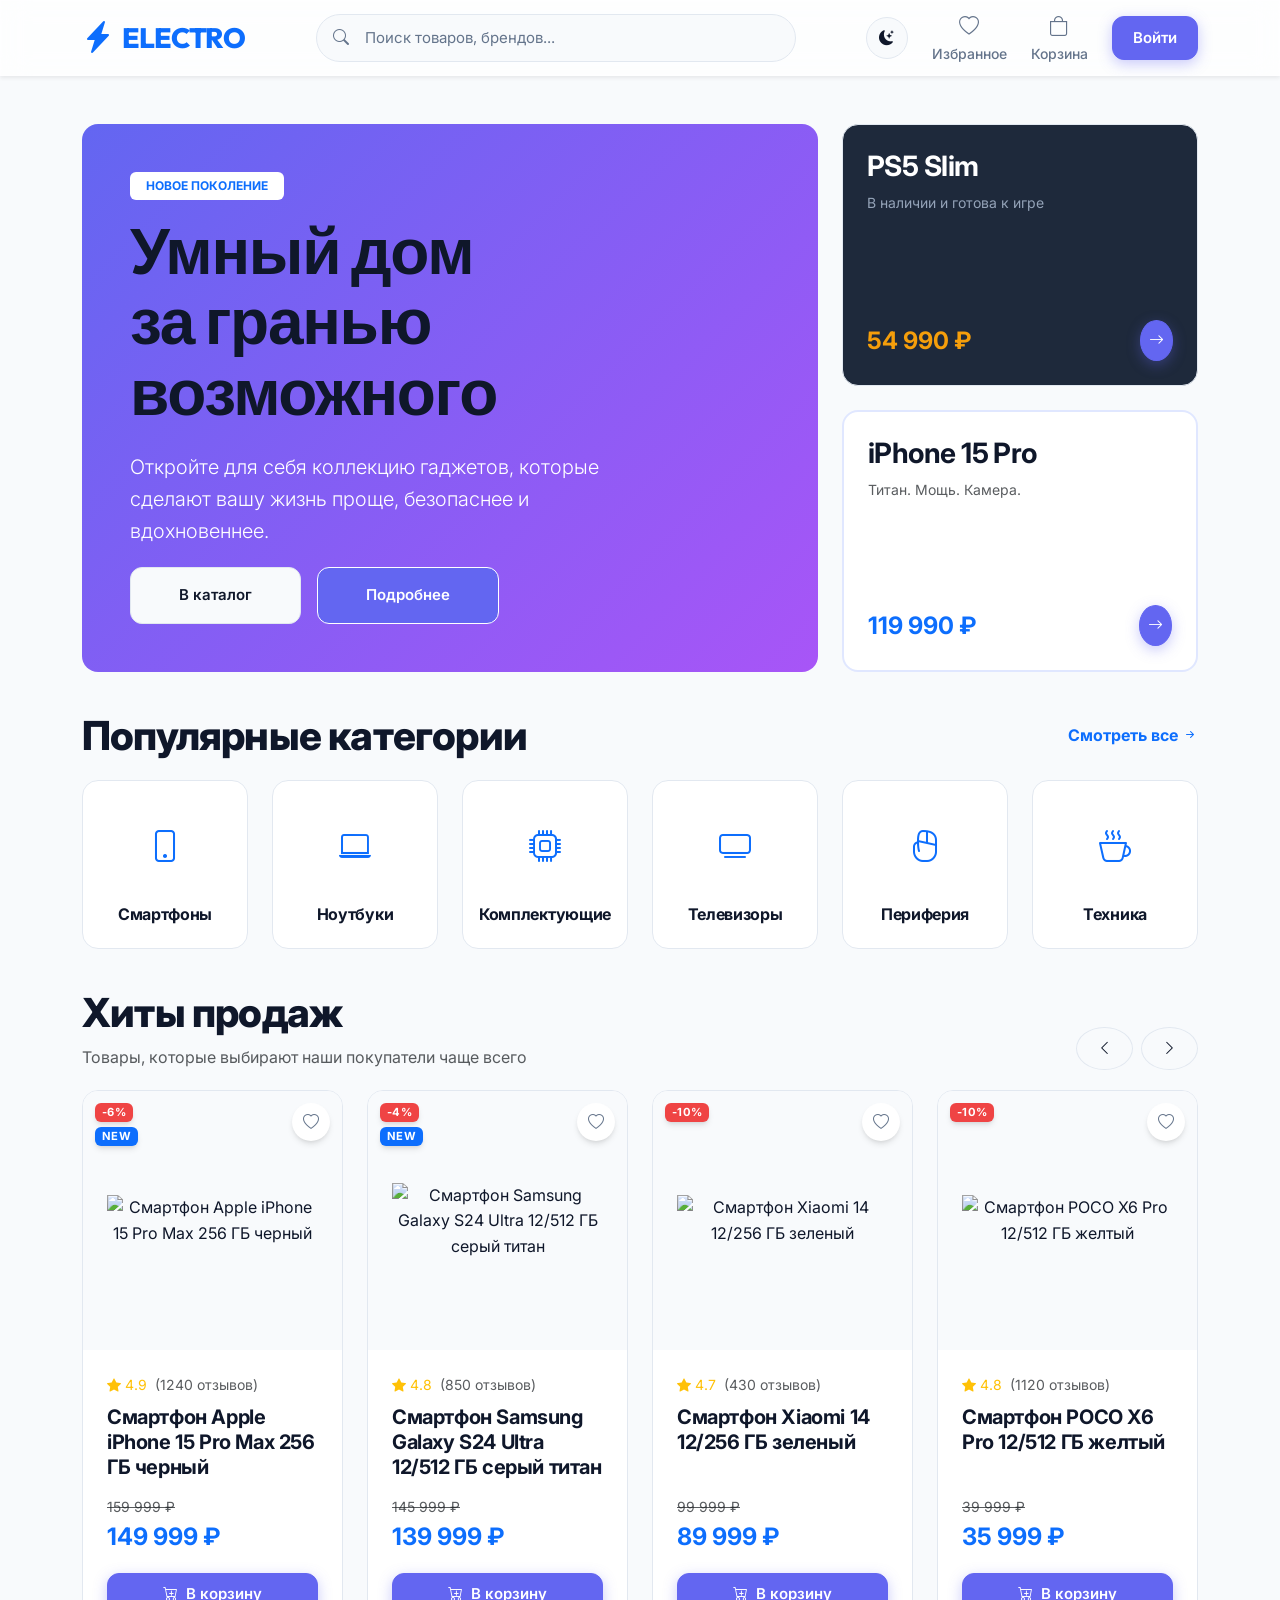
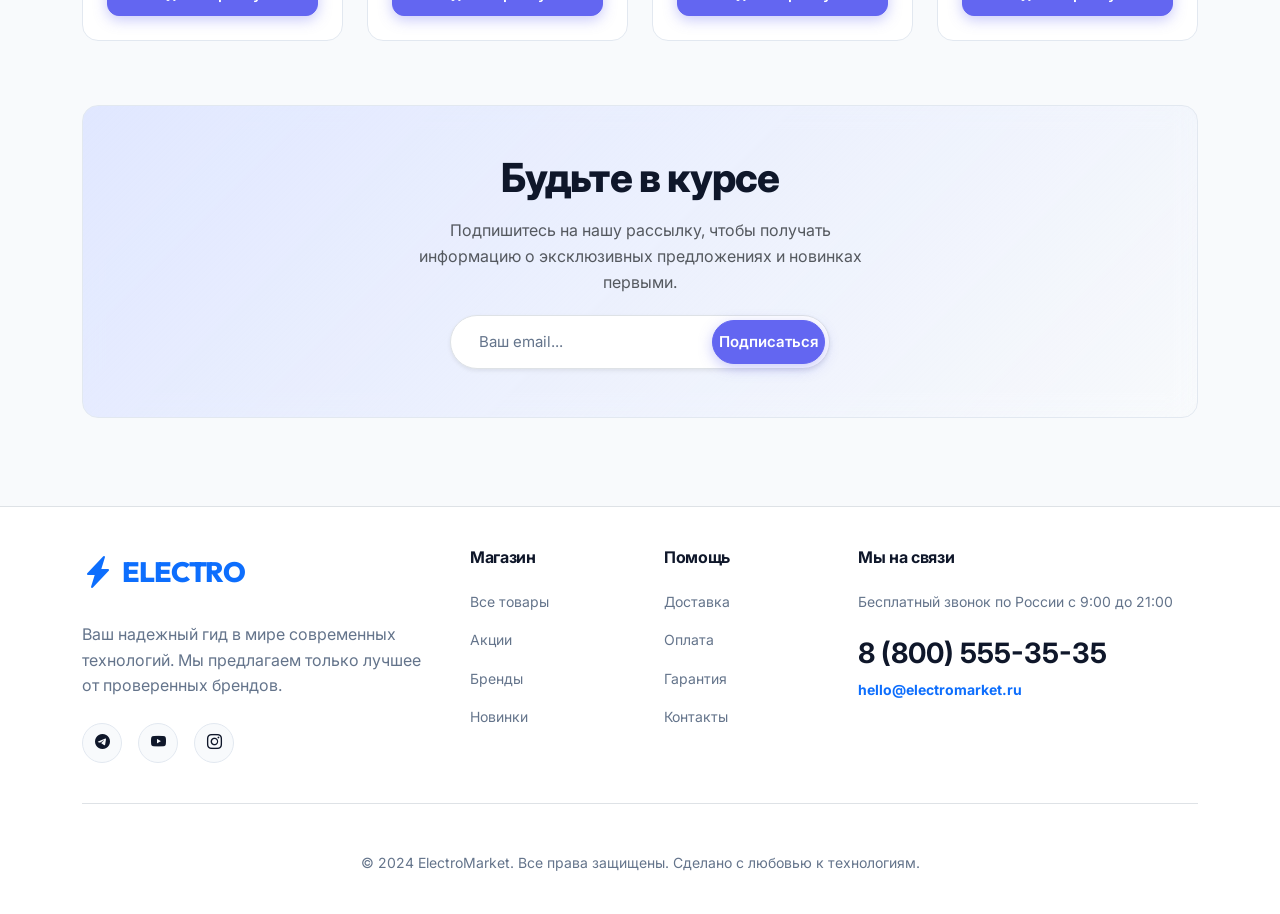
==== commit 5bce217f: "Финальная доработка: исправление темы (FOUC), улучшение системы отзывов, навигация в поиске и визуал" ====
--- a/index.html
+++ b/index.html
@@ -1,6 +1,8 @@
 <!DOCTYPE html>
 <html lang="ru" data-theme="light">
 <head>
+  <!-- Bug #13 fix: prevent FOUC (Flash Of Unstyled/wrong theme Content) -->
+  <script>document.documentElement.setAttribute('data-theme', localStorage.getItem('theme') || 'light');</script>
   <meta charset="UTF-8">
   <meta name="viewport" content="width=device-width, initial-scale=1.0">
   <title>ElectroMarket — Премиальный магазин техники</title>
@@ -81,17 +83,17 @@
       
       <div class="col-lg-4">
         <div class="d-flex flex-column gap-4 h-100">
-          <div class="card-premium p-4 h-50 d-flex flex-column justify-content-between animate-fade-in-up" style="background: #1e293b; color: white; transition-delay: 0.1s;">
+          <div class="card-premium p-4 h-50 d-flex flex-column justify-content-between animate-fade-in-up hero-card-dark" style="transition-delay: 0.1s;">
             <div>
-              <h3 class="fw-bold mb-2">PS5 Slim</h3>
-              <p class="text-muted small">В наличии и готова к игре</p>
+              <h3 class="fw-bold mb-2" style="color:#fff;">PS5 Slim</h3>
+              <p class="small" style="color:#94a3b8;">В наличии и готова к игре</p>
             </div>
             <div class="d-flex justify-content-between align-items-end">
-              <span class="fs-4 fw-bold text-accent">54 990 ₽</span>
+              <span class="fs-4 fw-bold" style="color:var(--accent);">54 990 ₽</span>
               <a href="pages/product.html?id=p17" class="btn btn-primary btn-sm rounded-circle p-2"><i class="bi bi-arrow-right"></i></a>
             </div>
           </div>
-          <div class="card-premium p-4 h-50 d-flex flex-column justify-content-between animate-fade-in-up" style="background: #fff; border: 2px solid var(--primary-light); transition-delay: 0.2s;">
+          <div class="card-premium p-4 h-50 d-flex flex-column justify-content-between animate-fade-in-up hero-card-light" style="transition-delay: 0.2s;">
             <div>
               <h3 class="fw-bold mb-2 text-main">iPhone 15 Pro</h3>
               <p class="text-muted small">Титан. Мощь. Камера.</p>
@@ -251,26 +253,18 @@
   <script src="js/app.js"></script>
   <script>
     document.addEventListener('DOMContentLoaded', async () => {
-      // 1. Initialize App
+      const grid = document.getElementById('popular-products-grid');
+
+      // Bug #2 fix: wait for App.init() to complete (products loaded),
+      // then render immediately — no race condition with appReady event
       await App.init();
-      
-      const grid = document.getElementById('popular-products-grid');
-      
-      // 2. Render Popular Products Function
-      const renderPopular = () => {
-        if (Store.products.length > 0) {
-          const hits = Store.products.filter(p => p.isPopular).slice(0, 4);
-          grid.innerHTML = hits.map(p => App.generateProductCard(p)).join('');
-        } else {
-          grid.innerHTML = '<div class="col-12 text-center py-5"><h3 class="text-muted">Товары временно недоступны</h3></div>';
-        }
-      };
-
-      // 3. Initial Render
-      renderPopular();
-      
-      // 4. Listen for re-renders
-      document.addEventListener('appReady', renderPopular);
+
+      if (Store.products.length > 0) {
+        const hits = Store.products.filter(p => p.isPopular).slice(0, 4);
+        grid.innerHTML = hits.map(p => App.generateProductCard(p)).join('');
+      } else {
+        grid.innerHTML = '<div class="col-12 text-center py-5"><div class="text-muted"><i class="bi bi-wifi-off fs-1 d-block mb-3"></i>Запустите сервер: <code>python3 -m http.server 8000</code></div></div>';
+      }
     });
   </script>
 </body>
--- a/css/style.css
+++ b/css/style.css
@@ -1,89 +1,109 @@
+/* =========================================
+   ElectroMarket — Premium Design System
+   ========================================= */
+
+/* ---------- CSS Variables (Light) ---------- */
 :root {
-  /* Core Colors - Modern Indigo/Violet Palette */
-  --primary: #6366f1;
+  /* Core Brand Colors */
+  --primary:       #6366f1;
   --primary-hover: #4f46e5;
   --primary-light: #e0e7ff;
-  --secondary: #64748b;
-  --accent: #f59e0b;
-  
+  --secondary:     #64748b;
+  --accent:        #f59e0b;
+
   /* Neutral Colors */
-  --bg-body: #f8fafc;
-  --bg-card: #ffffff;
-  --text-main: #0f172a;
+  --bg-body:    #f8fafc;
+  --bg-card:    #ffffff;
+  --text-main:  #0f172a;
   --text-muted: #64748b;
-  --border: #e2e8f0;
-  
-  /* Semantic Colors */
+  --border:     #e2e8f0;
+
+  /* Semantic */
   --success: #10b981;
-  --danger: #ef4444;
+  --danger:  #ef4444;
   --warning: #f59e0b;
-  --info: #3b82f6;
+  --info:    #3b82f6;
+
+  /* Glass (fixed missing vars) */
+  --glass-bg:     rgba(255, 255, 255, 0.72);
+  --glass-border: rgba(255, 255, 255, 0.35);
 
   /* Spacing Scale (8px base) */
-  --sp-1: 0.25rem; /* 4px */
-  --sp-2: 0.5rem;  /* 8px */
-  --sp-3: 0.75rem; /* 12px */
-  --sp-4: 1rem;    /* 16px */
-  --sp-5: 1.25rem; /* 20px */
-  --sp-6: 1.5rem;  /* 24px */
-  --sp-8: 2rem;    /* 32px */
-  --sp-10: 2.5rem; /* 40px */
-  --sp-12: 3rem;   /* 48px */
-
-  /* Shadows - Layered & Soft */
+  --sp-1:  0.25rem;
+  --sp-2:  0.5rem;
+  --sp-3:  0.75rem;
+  --sp-4:  1rem;
+  --sp-5:  1.25rem;
+  --sp-6:  1.5rem;
+  --sp-8:  2rem;
+  --sp-10: 2.5rem;
+  --sp-12: 3rem;
+
+  /* Shadows */
   --shadow-sm: 0 1px 2px 0 rgb(0 0 0 / 0.05);
   --shadow-md: 0 4px 6px -1px rgb(0 0 0 / 0.1), 0 2px 4px -2px rgb(0 0 0 / 0.1);
   --shadow-lg: 0 10px 15px -3px rgb(0 0 0 / 0.1), 0 4px 6px -4px rgb(0 0 0 / 0.1);
   --shadow-xl: 0 20px 25px -5px rgb(0 0 0 / 0.1), 0 8px 10px -6px rgb(0 0 0 / 0.1);
-  --shadow-inner: inset 0 2px 4px 0 rgb(0 0 0 / 0.05);
-
-  /* Radius */
-  --radius-sm: 0.375rem;
-  --radius-md: 0.5rem;
-  --radius-lg: 0.75rem;
-  --radius-xl: 1rem;
-  --radius-2xl: 1.5rem;
+
+  /* Border Radius */
+  --radius-sm:   0.375rem;
+  --radius-md:   0.5rem;
+  --radius-lg:   0.75rem;
+  --radius-xl:   1rem;
+  --radius-2xl:  1.5rem;
   --radius-full: 9999px;
 
   /* Transitions */
-  --ease-in-out: cubic-bezier(0.4, 0, 0.2, 1);
-  --transition-fast: 150ms var(--ease-in-out);
+  --ease-in-out:       cubic-bezier(0.4, 0, 0.2, 1);
+  --transition-fast:   150ms var(--ease-in-out);
   --transition-normal: 250ms var(--ease-in-out);
-  --transition-slow: 400ms var(--ease-in-out);
+  --transition-slow:   400ms var(--ease-in-out);
 
   /* Layout */
-  --header-height: 80px;
-  --container-max-width: 1280px;
-}
-
-/* Dark Mode Overrides */
+  --header-height: 76px;
+}
+
+/* ---------- Dark Mode ---------- */
 [data-theme="dark"] {
-  --bg-body: #020617;
-  --bg-card: #0f172a;
-  --text-main: #f1f5f9;
+  --bg-body:    #020617;
+  --bg-card:    #0f172a;
+  --text-main:  #f1f5f9;
   --text-muted: #94a3b8;
-  --border: #1e293b;
+  --border:     #1e293b;
+  --primary-light: rgba(99, 102, 241, 0.18);
+
+  --glass-bg:     rgba(15, 23, 42, 0.75);
+  --glass-border: rgba(255, 255, 255, 0.08);
+
   --shadow-sm: 0 1px 2px 0 rgb(0 0 0 / 0.3);
   --shadow-md: 0 4px 6px -1px rgb(0 0 0 / 0.5);
   --shadow-lg: 0 10px 15px -3px rgb(0 0 0 / 0.5);
   --shadow-xl: 0 20px 25px -5px rgb(0 0 0 / 0.5);
-  --primary-light: rgba(99, 102, 241, 0.15);
-}
-
-/* Base Styles */
+}
+
+/* ==========================================
+   Base Styles
+   ========================================== */
+
+*, *::before, *::after {
+  box-sizing: border-box;
+}
+
 body {
   font-family: 'Inter', system-ui, -apple-system, sans-serif;
   background-color: var(--bg-body);
   color: var(--text-main);
-  line-height: 1.5;
+  line-height: 1.6;
   -webkit-font-smoothing: antialiased;
+  -moz-osx-font-smoothing: grayscale;
   transition: background-color var(--transition-normal), color var(--transition-normal);
 }
 
 h1, h2, h3, h4, h5, h6 {
   font-weight: 700;
-  letter-spacing: -0.025em;
-  color: var(--text-main);
+  letter-spacing: -0.02em;
+  color: var(--text-main);
+  line-height: 1.25;
 }
 
 a {
@@ -92,30 +112,67 @@
   transition: color var(--transition-fast);
 }
 
-/* Typography Utilities */
-.text-balance { text-wrap: balance; }
+img { max-width: 100%; height: auto; }
+
+/* ==========================================
+   Typography Utilities
+   ========================================== */
+
+/* fw-800 — Bootstrap 5 stops at fw-bold (700) */
+.fw-800 { font-weight: 800 !important; }
+
+.text-main     { color: var(--text-main)  !important; }
+.text-balance  { text-wrap: balance; }
 .text-gradient {
-  background: linear-gradient(135deg, var(--primary), var(--primary-hover));
+  background: linear-gradient(135deg, var(--primary), #a855f7);
   -webkit-background-clip: text;
   -webkit-text-fill-color: transparent;
-}
-
-/* Glassmorphism */
+  background-clip: text;
+}
+
+.tracking-tighter { letter-spacing: -0.04em; }
+.tracking-wider   { letter-spacing: 0.08em; }
+
+/* Spacing helpers used in HTML (Bootstrap doesn't have py-10 etc.) */
+.py-10 { padding-top: 2.5rem !important; padding-bottom: 2.5rem !important; }
+.mb-10 { margin-bottom: 2.5rem !important; }
+.mt-10 { margin-top:    2.5rem !important; }
+.pb-10 { padding-bottom: 2.5rem !important; }
+.pt-10 { padding-top:    2.5rem !important; }
+.mb-8  { margin-bottom: 2rem !important; }
+.mb-6  { margin-bottom: 1.5rem !important; }
+.mb-5  { margin-bottom: 1.25rem !important; }
+.p-6   { padding: 1.5rem !important; }
+.px-8  { padding-left: 2rem !important; padding-right: 2rem !important; }
+.gap-6 { gap: 1.5rem !important; }
+
+/* Rounded utilities */
+.rounded-xl  { border-radius: var(--radius-xl)  !important; }
+.rounded-2xl { border-radius: var(--radius-2xl) !important; }
+.rounded-full { border-radius: var(--radius-full) !important; }
+.rounded-lg   { border-radius: var(--radius-lg)  !important; }
+
+/* Max-width helpers */
+.max-w-sm  { max-width: 380px; }
+.max-w-md  { max-width: 480px; }
+
+/* ==========================================
+   Glassmorphism
+   ========================================== */
+
 .glass {
-  background: rgba(255, 255, 255, 0.7);
-  backdrop-filter: blur(12px);
-  -webkit-backdrop-filter: blur(12px);
-  border: 1px solid rgba(255, 255, 255, 0.3);
-}
-
-[data-theme="dark"] .glass {
-  background: rgba(15, 23, 42, 0.7);
-  border: 1px solid rgba(255, 255, 255, 0.1);
-}
-
-/* Button Overrides */
+  background: var(--glass-bg);
+  backdrop-filter: blur(14px);
+  -webkit-backdrop-filter: blur(14px);
+  border: 1px solid var(--glass-border);
+}
+
+/* ==========================================
+   Buttons
+   ========================================== */
+
 .btn {
-  padding: 0.625rem 1.25rem;
+  padding: 0.6rem 1.25rem;
   font-weight: 600;
   border-radius: var(--radius-lg);
   transition: all var(--transition-normal);
@@ -123,52 +180,95 @@
   align-items: center;
   justify-content: center;
   gap: var(--sp-2);
-}
+  position: relative;
+  overflow: hidden;
+  font-size: 0.9375rem;
+}
+
+.btn:active { transform: scale(0.96); }
 
 .btn-primary {
   background-color: var(--primary);
-  border: none;
-  color: white;
-  box-shadow: 0 4px 14px 0 rgba(99, 102, 241, 0.39);
+  border-color: var(--primary);
+  color: #fff;
+  box-shadow: 0 4px 14px 0 rgba(99, 102, 241, 0.35);
 }
 
 .btn-primary:hover {
   background-color: var(--primary-hover);
+  border-color: var(--primary-hover);
+  color: #fff;
+  box-shadow: 0 8px 22px rgba(99, 102, 241, 0.42);
+  transform: translateY(-2px);
+}
+
+.btn-light {
+  background: var(--bg-body);
+  border-color: var(--border);
+  color: var(--text-main);
+}
+
+.btn-light:hover {
+  background: var(--primary-light);
+  border-color: var(--primary);
+  color: var(--primary);
   transform: translateY(-1px);
-  box-shadow: 0 6px 20px rgba(99, 102, 241, 0.23);
-}
-
-.btn-light {
-  background-color: var(--bg-card);
-  border: 1px solid var(--border);
-  color: var(--text-main);
-}
-
-.btn-light:hover {
-  background-color: var(--bg-body);
-  border-color: var(--primary);
-}
-
-/* Card Styles */
+}
+
+/* ==========================================
+   Cards
+   ========================================== */
+
 .card-premium {
   background: var(--bg-card);
   border: 1px solid var(--border);
   border-radius: var(--radius-xl);
   overflow: hidden;
-  transition: all var(--transition-normal);
+  transition: transform var(--transition-normal), box-shadow var(--transition-normal), border-color var(--transition-normal);
+  position: relative;
 }
 
 .card-premium:hover {
-  transform: translateY(-4px);
-  box-shadow: var(--shadow-xl);
-  border-color: var(--primary-light);
-}
-
-/* Header & Nav */
+  transform: translateY(-6px);
+  box-shadow: 0 20px 40px rgba(0, 0, 0, 0.1);
+  border-color: var(--primary);
+}
+
+/* Shine sweep on hover */
+.card-premium::before {
+  content: '';
+  position: absolute;
+  top: 0;
+  left: -100%;
+  width: 50%;
+  height: 100%;
+  background: linear-gradient(to right, transparent, rgba(255,255,255,0.25), transparent);
+  transform: skewX(-25deg);
+  transition: left 0.7s var(--ease-in-out);
+  pointer-events: none;
+  z-index: 1;
+}
+
+.card-premium:hover::before { left: 130%; }
+
+/* Bootstrap .card style override for profile page */
+.card {
+  border-radius: var(--radius-xl) !important;
+  border-color: var(--border) !important;
+  background: var(--bg-card) !important;
+  color: var(--text-main) !important;
+}
+
+/* ==========================================
+   Header & Navigation
+   ========================================== */
+
 .header-main {
   height: var(--header-height);
-  background: var(--bg-card);
-  border-bottom: 1px solid var(--border);
+  background: var(--glass-bg);
+  backdrop-filter: blur(14px);
+  -webkit-backdrop-filter: blur(14px);
+  border-bottom: 1px solid var(--glass-border);
   position: sticky;
   top: 0;
   z-index: 1000;
@@ -177,13 +277,13 @@
 .nav-link-custom {
   font-weight: 500;
   color: var(--text-muted);
+  padding: var(--sp-2) 0;
   position: relative;
-  padding: var(--sp-2) 0;
-}
-
-.nav-link-custom:hover, .nav-link-custom.active {
-  color: var(--primary);
-}
+  transition: color var(--transition-fast);
+}
+
+.nav-link-custom:hover,
+.nav-link-custom.active { color: var(--primary); }
 
 .nav-link-custom::after {
   content: '';
@@ -193,85 +293,148 @@
   width: 0;
   height: 2px;
   background: var(--primary);
+  border-radius: 2px;
   transition: width var(--transition-normal);
 }
 
-.nav-link-custom:hover::after, .nav-link-custom.active::after {
-  width: 100%;
-}
-
-/* Search Bar */
+.nav-link-custom:hover::after,
+.nav-link-custom.active::after { width: 100%; }
+
+/* ==========================================
+   Search Bar
+   ========================================== */
+
 .search-container {
   position: relative;
   width: 100%;
-  max-width: 500px;
+  max-width: 480px;
 }
 
 .search-input-premium {
   width: 100%;
-  padding: 0.75rem 1rem 0.75rem 3rem;
+  padding: 0.7rem 1.1rem 0.7rem 3rem;
   background: var(--bg-body);
-  border: 1px solid var(--border);
+  border: 1.5px solid var(--border);
   border-radius: var(--radius-full);
+  color: var(--text-main);
+  font-size: 0.9375rem;
   transition: all var(--transition-normal);
 }
+
+.search-input-premium::placeholder { color: var(--text-muted); }
 
 .search-input-premium:focus {
   outline: none;
   border-color: var(--primary);
   background: var(--bg-card);
-  box-shadow: 0 0 0 4px var(--primary-light);
+  box-shadow: 0 0 0 4px rgba(99, 102, 241, 0.15);
 }
 
 .search-icon {
   position: absolute;
-  left: 1.25rem;
+  left: 1.1rem;
   top: 50%;
   transform: translateY(-50%);
   color: var(--text-muted);
-}
-
-/* Product Card Specifics */
+  pointer-events: none;
+  font-size: 1rem;
+}
+
+/* Search Suggestions Dropdown */
+.search-suggestions-container {
+  position: absolute;
+  top: calc(100% + 0.5rem);
+  left: 0;
+  right: 0;
+  background: var(--glass-bg);
+  backdrop-filter: blur(20px);
+  -webkit-backdrop-filter: blur(20px);
+  border: 1px solid var(--glass-border);
+  border-radius: var(--radius-xl);
+  box-shadow: var(--shadow-xl);
+  z-index: 1001;
+  overflow: hidden;
+  display: none;
+}
+
+.suggestion-item {
+  display: flex;
+  align-items: center;
+  gap: 0.875rem;
+  padding: 0.875rem 1rem;
+  color: var(--text-main);
+  transition: background var(--transition-fast);
+  border-bottom: 1px solid var(--border);
+}
+
+.suggestion-item:last-child { border-bottom: none; }
+
+.suggestion-item:hover {
+  background: rgba(99, 102, 241, 0.08);
+  color: var(--primary);
+}
+
+/* ==========================================
+   Product Card Specifics
+   ========================================== */
+
 .product-card-img-wrapper {
   position: relative;
-  aspect-ratio: 1/1;
+  aspect-ratio: 1 / 1;
   padding: var(--sp-6);
-  background: #fff;
+  background: #f8fafc;
   display: flex;
   align-items: center;
   justify-content: center;
 }
 
 [data-theme="dark"] .product-card-img-wrapper {
-  background: #f8fafc; /* Keep light background for products usually */
+  background: #f1f5f9; /* Keep light bg for product images */
 }
 
 .badge-float {
   position: absolute;
-  top: var(--sp-4);
-  left: var(--sp-4);
+  top: var(--sp-3);
+  left: var(--sp-3);
   z-index: 10;
+  font-size: 0.7rem;
+  font-weight: 700;
+  letter-spacing: 0.02em;
+  box-shadow: var(--shadow-md);
+}
+
+/* Subtle pulse only on sale badge, not all danger badges */
+.badge-float.bg-danger {
+  animation: pulse-red 2.5s ease-in-out infinite;
+}
+
+@keyframes pulse-red {
+  0%   { box-shadow: 0 0 0 0 rgba(239, 68, 68, 0.4); }
+  70%  { box-shadow: 0 0 0 8px rgba(239, 68, 68, 0); }
+  100% { box-shadow: 0 0 0 0 rgba(239, 68, 68, 0); }
 }
 
 .fav-btn-float {
   position: absolute;
-  top: var(--sp-4);
-  right: var(--sp-4);
+  top: var(--sp-3);
+  right: var(--sp-3);
   z-index: 10;
-  width: 40px;
-  height: 40px;
+  width: 38px;
+  height: 38px;
   border-radius: var(--radius-full);
   background: white;
+  border: none;
   display: flex;
   align-items: center;
   justify-content: center;
   box-shadow: var(--shadow-md);
   cursor: pointer;
   transition: all var(--transition-fast);
+  color: var(--text-muted);
 }
 
 .fav-btn-float:hover {
-  transform: scale(1.1);
+  transform: scale(1.12);
   color: var(--danger);
 }
 
@@ -280,102 +443,359 @@
   color: white;
 }
 
-/* Animations */
+/* ==========================================
+   Hero Section — Readability Fix
+   ========================================== */
+
+/* PS5 / dark mini-card text fix */
+.hero-card-dark {
+  background: #1e293b;
+  color: #fff;
+}
+
+.hero-card-dark .text-muted { color: #94a3b8 !important; }
+.hero-card-dark .text-accent { color: var(--accent) !important; }
+
+/* ==========================================
+   Category Cards (hover-shadow)
+   ========================================== */
+
+.hover-shadow:hover {
+  box-shadow: 0 12px 30px rgba(99, 102, 241, 0.15) !important;
+}
+
+/* Category card — anchors need block display to fill height */
+a.card-premium {
+  display: flex;
+  flex-direction: column;
+  align-items: center;
+  color: var(--text-main);
+  text-decoration: none;
+}
+
+a.card-premium:hover { color: var(--primary); }
+
+/* Hero light card — white in light mode, dark navy in dark mode */
+.hero-card-light {
+  background: #ffffff;
+  border: 2px solid var(--primary-light) !important;
+}
+
+[data-theme="dark"] .hero-card-light {
+  background: #1e293b !important;
+  border-color: rgba(99, 102, 241, 0.3) !important;
+}
+
+[data-theme="dark"] .hero-card-light h3 { color: #f1f5f9 !important; }
+[data-theme="dark"] .hero-card-light p   { color: #94a3b8 !important; }
+[data-theme="dark"] .hero-card-light .text-primary { color: var(--primary) !important; }
+
+/* ==========================================
+   Profile sidebar nav links
+   ========================================== */
+
+.profile-nav-link {
+  color: var(--text-secondary);
+  text-decoration: none;
+  font-weight: 500;
+}
+
+.profile-nav-link:hover {
+  color: var(--primary);
+  background: var(--primary-light);
+}
+
+[data-theme="dark"] .profile-nav-link {
+  color: #94a3b8;
+}
+
+[data-theme="dark"] .profile-nav-link:hover {
+  color: var(--primary);
+  background: rgba(99, 102, 241, 0.15);
+}
+
+/* ==========================================
+   Badges
+   ========================================== */
+
+.badge.bg-primary-light {
+  background: var(--primary-light) !important;
+}
+
+.badge.bg-danger { background: var(--danger) !important; }
+
+/* ==========================================
+   Forms & Inputs
+   ========================================== */
+
+.form-control,
+.form-select {
+  background-color: var(--bg-card);
+  border-color: var(--border);
+  color: var(--text-main);
+  border-radius: var(--radius-lg);
+  transition: all var(--transition-normal);
+  font-size: 0.9375rem;
+}
+
+.form-control:focus,
+.form-select:focus {
+  background-color: var(--bg-card);
+  border-color: var(--primary);
+  color: var(--text-main);
+  box-shadow: 0 0 0 4px rgba(99, 102, 241, 0.12);
+}
+
+.form-control::placeholder { color: var(--text-muted); }
+
+.form-label {
+  color: var(--text-muted);
+  font-weight: 500;
+  font-size: 0.875rem;
+}
+
+/* Custom checkbox */
+.form-check-input:checked {
+  background-color: var(--primary);
+  border-color: var(--primary);
+}
+
+.form-check-input:focus {
+  box-shadow: 0 0 0 4px rgba(99, 102, 241, 0.15);
+  border-color: var(--primary);
+}
+
+/* Glass form controls (catalog filter) */
+.form-control.glass,
+.form-select.glass {
+  background: var(--glass-bg);
+  border-color: var(--glass-border);
+}
+
+/* ==========================================
+   Breadcrumb
+   ========================================== */
+
+.breadcrumb-item + .breadcrumb-item::before {
+  color: var(--text-muted);
+}
+
+.breadcrumb-item a { color: var(--text-muted); }
+.breadcrumb-item a:hover { color: var(--primary); }
+.breadcrumb-item.active { color: var(--text-main); font-weight: 600; }
+
+/* ==========================================
+   Animations
+   ========================================== */
+
 @keyframes fadeInUp {
-  from { opacity: 0; transform: translateY(20px); }
-  to { opacity: 1; transform: translateY(0); }
+  from { opacity: 0; transform: translateY(18px); }
+  to   { opacity: 1; transform: translateY(0); }
 }
 
 .animate-fade-in-up {
-  animation: fadeInUp 0.6s var(--ease-in-out) both;
-}
-
-/* Skeleton Loader */
+  animation: fadeInUp 0.55s var(--ease-in-out) both;
+}
+
+/* ==========================================
+   Skeleton Loader
+   ========================================== */
+
 .skeleton {
-  background: linear-gradient(90deg, var(--border) 25%, var(--bg-body) 50%, var(--border) 75%);
+  background: linear-gradient(
+    90deg,
+    var(--border) 25%,
+    var(--bg-body) 50%,
+    var(--border) 75%
+  );
   background-size: 200% 100%;
-  animation: skeleton-loading 1.5s infinite linear;
+  animation: skeleton-loading 1.6s linear infinite;
+  border-radius: var(--radius-xl);
 }
 
 @keyframes skeleton-loading {
   from { background-position: 200% 0; }
-  to { background-position: -200% 0; }
-}
-
-/* Responsive Utilities */
-@media (max-width: 768px) {
-  :root {
-    --header-height: 70px;
-  }
-  
-  .display-1 { font-size: 3rem; }
-  .display-4 { font-size: 2rem; }
-}
-
-/* Scrollbar Styling */
-::-webkit-scrollbar {
-  width: 8px;
-}
-
-::-webkit-scrollbar-track {
+  to   { background-position: -200% 0; }
+}
+
+/* ==========================================
+   Footer
+   ========================================== */
+
+footer {
+  background: var(--bg-card);
+  color: var(--text-main);
+}
+
+footer .text-muted { color: var(--text-muted) !important; }
+
+.hover-primary:hover { color: var(--primary) !important; }
+
+/* ==========================================
+   Scroll-to-Top Button
+   ========================================== */
+
+#scroll-top-btn {
+  transition: opacity 0.4s var(--ease-in-out), transform 0.4s cubic-bezier(0.175, 0.885, 0.32, 1.275) !important;
+}
+
+#scroll-top-btn:hover {
+  transform: scale(1.1) translateY(-4px) !important;
+  box-shadow: 0 12px 24px rgba(99, 102, 241, 0.35) !important;
+}
+
+/* ==========================================
+   Notification Toast
+   ========================================== */
+
+#notification-container {
+  pointer-events: none;
+}
+
+#notification-container > div {
+  pointer-events: auto;
+  transition: opacity 0.4s ease, transform 0.4s ease;
+}
+
+/* ==========================================
+   Profile Page — unified with main design
+   ========================================== */
+
+/* Top-bar on profile.html */
+.top-bar {
+  background: var(--bg-card);
+  border-bottom: 1px solid var(--border);
+  font-size: 0.8125rem;
+  color: var(--text-muted);
+}
+
+.top-bar a { color: var(--text-muted); }
+.top-bar a:hover { color: var(--primary); }
+
+/* Old DNS-style classes — mapped to design system */
+.bg-card-custom    { background: var(--bg-card) !important; color: var(--text-main) !important; }
+.border-custom     { border-color: var(--border) !important; }
+.text-muted-custom { color: var(--text-muted) !important; }
+.shadow-md         { box-shadow: var(--shadow-md) !important; }
+
+/* Profile nav icons (DNS-style .nav-icon) */
+.nav-icon {
+  color: var(--text-muted);
+  font-weight: 500;
+  position: relative;
+  transition: color var(--transition-fast);
+}
+.nav-icon:hover { color: var(--primary); }
+
+/* Profile search bar */
+#search-form { position: relative; }
+#search-form .search-input {
+  padding-right: 3.5rem;
+  border-radius: var(--radius-full);
+  border: 1.5px solid var(--border);
   background: var(--bg-body);
-}
-
+  color: var(--text-main);
+  transition: all var(--transition-normal);
+}
+#search-form .search-input:focus {
+  border-color: var(--primary);
+  box-shadow: 0 0 0 4px rgba(99, 102, 241, 0.12);
+  outline: none;
+}
+#search-form .search-btn {
+  position: absolute;
+  right: 0;
+  top: 0;
+  height: 100%;
+  border-radius: 0 var(--radius-full) var(--radius-full) 0;
+}
+
+/* Profile nav-badge */
+.nav-badge {
+  position: absolute;
+  top: -4px;
+  right: -8px;
+  background: var(--danger);
+  color: #fff;
+  border-radius: var(--radius-full);
+  font-size: 0.65rem;
+  font-weight: 700;
+  padding: 0 5px;
+  min-width: 18px;
+  height: 18px;
+  display: flex;
+  align-items: center;
+  justify-content: center;
+}
+
+/* List group uniform styling */
+.list-group-item {
+  background: var(--bg-card) !important;
+  color: var(--text-main) !important;
+  border-color: var(--border) !important;
+  transition: background var(--transition-fast), color var(--transition-fast);
+}
+.list-group-item:hover {
+  background: var(--primary-light) !important;
+  color: var(--primary) !important;
+}
+.list-group-item.text-danger:hover {
+  background: rgba(239, 68, 68, 0.08) !important;
+  color: var(--danger) !important;
+}
+
+/* Offcanvas (mobile menu) */
+.offcanvas { background: var(--bg-card) !important; color: var(--text-main) !important; }
+.offcanvas .offcanvas-header { border-color: var(--border) !important; }
+.btn-close-white { filter: invert(0.5); }
+
+/* Alert override in profile */
+.alert {
+  background: var(--bg-body) !important;
+  border-color: var(--border) !important;
+  color: var(--text-main) !important;
+}
+
+/* ==========================================
+   Utility: border-dashed (used in cart)
+   ========================================== */
+
+.border-dashed { border-style: dashed !important; }
+
+/* ==========================================
+   Responsive Overrides
+   ========================================== */
+
+@media (max-width: 992px) {
+  :root { --header-height: 68px; }
+}
+
+@media (max-width: 576px) {
+  :root { --header-height: 64px; }
+
+  .display-3 { font-size: 2rem; }
+  .display-4 { font-size: 1.75rem; }
+  .display-5 { font-size: 1.5rem; }
+  .display-6 { font-size: 1.25rem; }
+
+  .py-10 { padding-top: 1.75rem !important; padding-bottom: 1.75rem !important; }
+  .mb-10 { margin-bottom: 1.75rem !important; }
+  .mt-10 { margin-top: 1.75rem !important; }
+}
+
+/* ==========================================
+   Scrollbar
+   ========================================== */
+
+::-webkit-scrollbar { width: 7px; }
+::-webkit-scrollbar-track { background: var(--bg-body); }
 ::-webkit-scrollbar-thumb {
   background: var(--border);
   border-radius: var(--radius-full);
 }
-
-::-webkit-scrollbar-thumb:hover {
-  background: var(--text-muted);
-}
-
-
-/* Advanced Components */
-.search-suggestions-container {
-  position: absolute;
-  top: 100%;
-  left: 0;
-  right: 0;
-  margin-top: 0.5rem;
-  background: var(--glass-bg);
-  backdrop-filter: blur(20px);
-  -webkit-backdrop-filter: blur(20px);
-  border: 1px solid var(--glass-border);
-  border-radius: 1rem;
-  box-shadow: 0 10px 40px rgba(0,0,0,0.1);
-  z-index: 1000;
-  overflow: hidden;
-  display: none;
-}
-
-.suggestion-item {
-  display: flex;
-  align-items: center;
-  gap: 1rem;
-  padding: 1rem;
-  text-decoration: none;
-  transition: all 0.2s ease;
-  border-bottom: 1px solid var(--glass-border);
-}
-
-.suggestion-item:last-child {
-  border-bottom: none;
-}
-
-.suggestion-item:hover {
-  background: rgba(99, 102, 241, 0.1);
-}
-
-.smaller {
-  font-size: 0.75rem;
-}
-
-#scroll-top-btn {
-  transition: all 0.4s cubic-bezier(0.175, 0.885, 0.32, 1.275) !important;
-}
-
-#scroll-top-btn:hover {
-  transform: scale(1.1) translateY(-5px) !important;
-  box-shadow: 0 10px 20px rgba(99, 102, 241, 0.3);
-}
+::-webkit-scrollbar-thumb:hover { background: var(--text-muted); }
+
+/* ==========================================
+   Smaller text utility
+   ========================================== */
+.smaller { font-size: 0.75rem; }
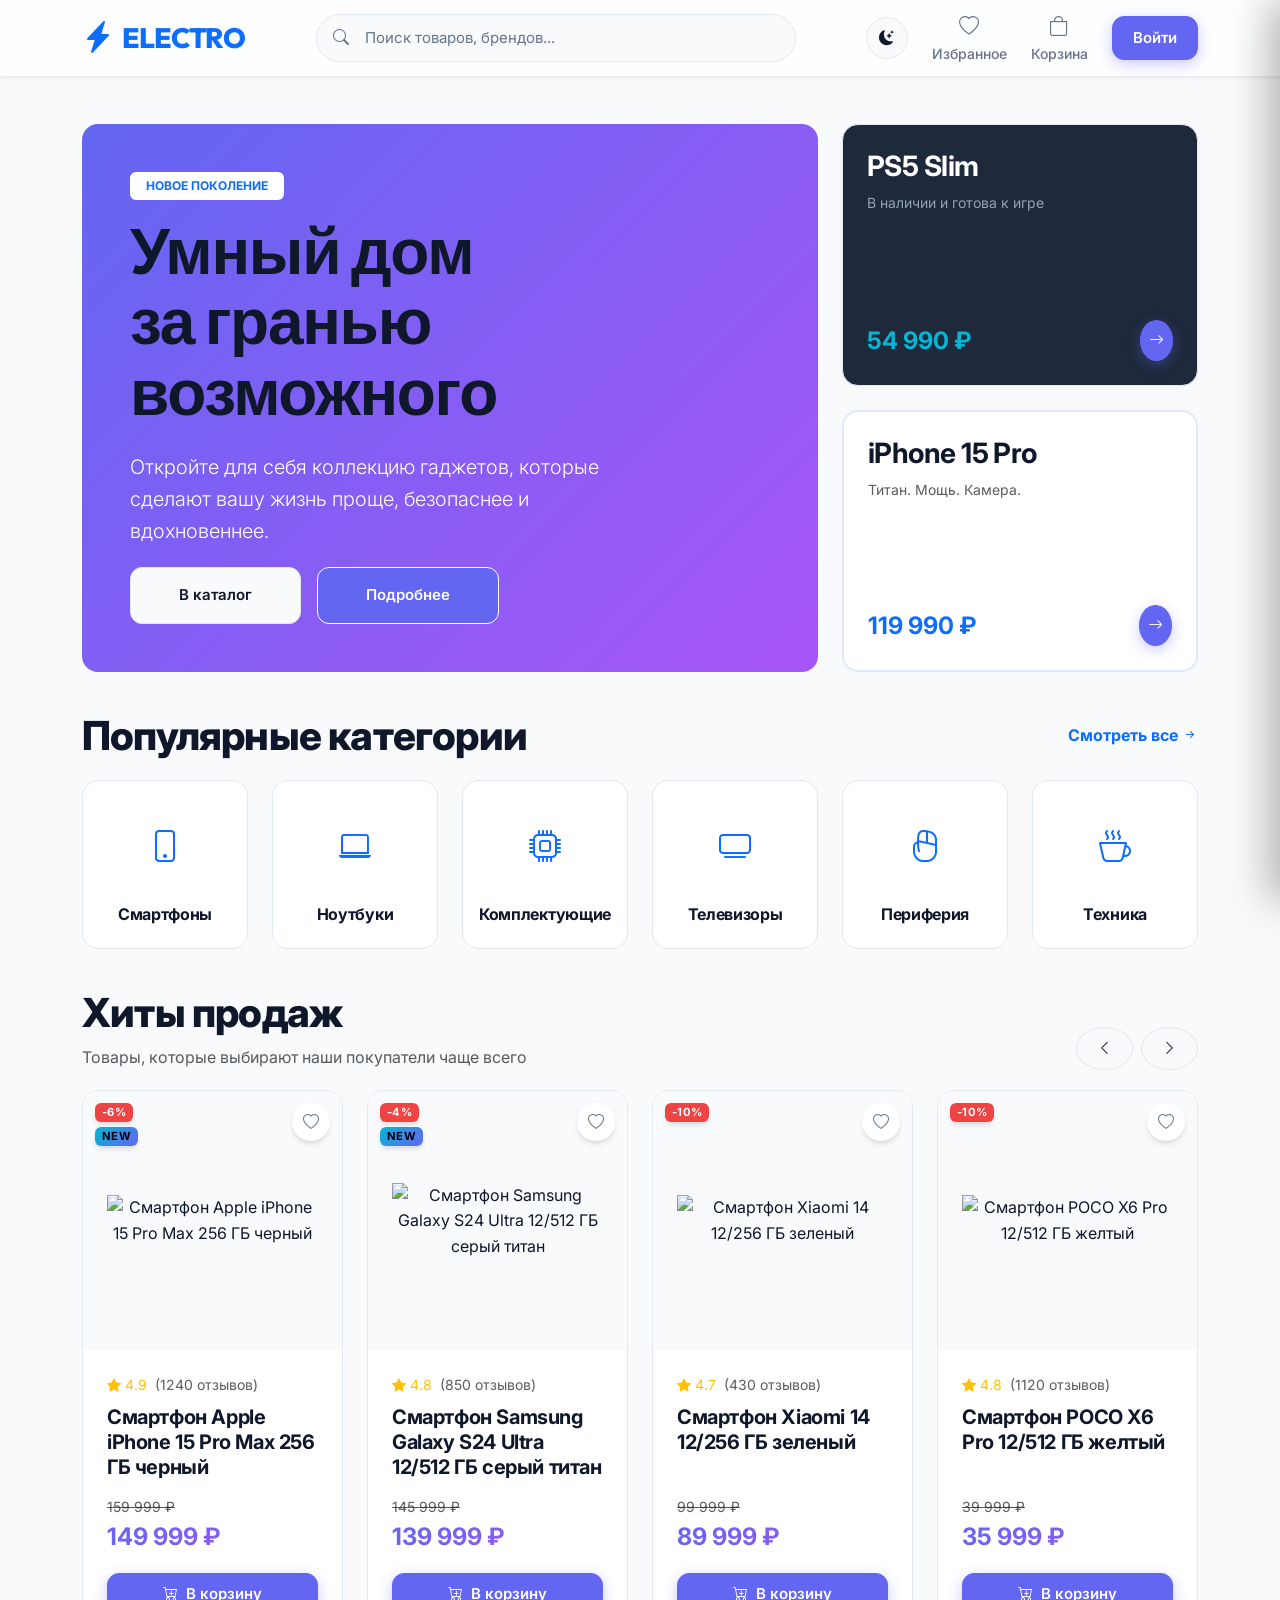
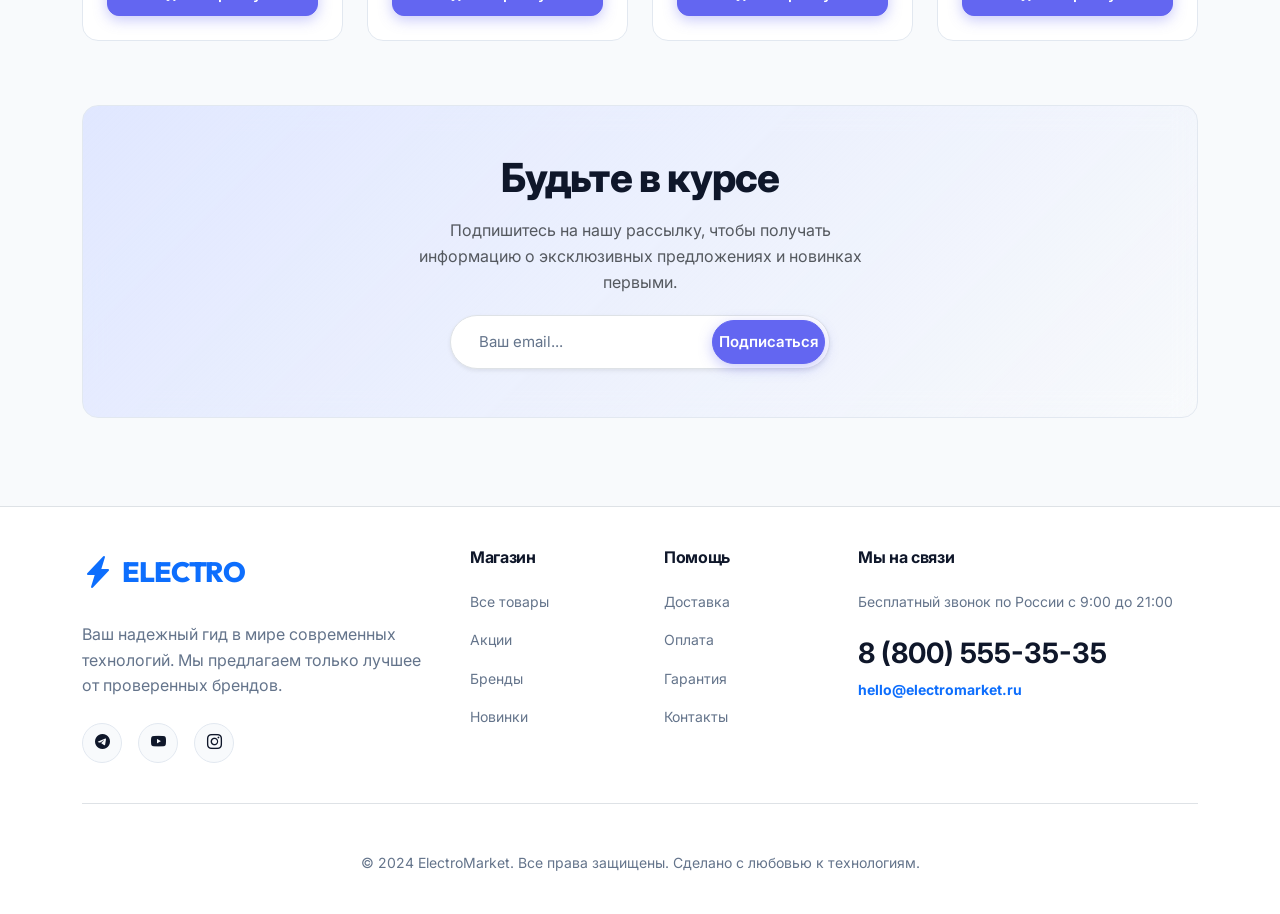
==== commit 6fbcad0c: "Редизайн Cybernetic Dark-Neon Glassmorphism: анимации, боковая корзина, динамические фильтры и улучш" ====
--- a/index.html
+++ b/index.html
@@ -261,7 +261,10 @@
 
       if (Store.products.length > 0) {
         const hits = Store.products.filter(p => p.isPopular).slice(0, 4);
-        grid.innerHTML = hits.map(p => App.generateProductCard(p)).join('');
+        grid.innerHTML = hits.map((p, index) => {
+          const cardHtml = App.generateProductCard(p);
+          return cardHtml.replace('class="col-12 col-sm-6 col-lg-3 mb-4"', `class="col-12 col-sm-6 col-lg-3 mb-4 stagger-item" style="animation-delay: ${index * 0.05}s"`);
+        }).join('');
       } else {
         grid.innerHTML = '<div class="col-12 text-center py-5"><div class="text-muted"><i class="bi bi-wifi-off fs-1 d-block mb-3"></i>Запустите сервер: <code>python3 -m http.server 8000</code></div></div>';
       }
--- a/css/style.css
+++ b/css/style.css
@@ -9,7 +9,7 @@
   --primary-hover: #4f46e5;
   --primary-light: #e0e7ff;
   --secondary:     #64748b;
-  --accent:        #f59e0b;
+  --accent:        #06b6d4; /* Neon cyan */
 
   /* Neutral Colors */
   --bg-body:    #f8fafc;
@@ -65,20 +65,20 @@
 
 /* ---------- Dark Mode ---------- */
 [data-theme="dark"] {
-  --bg-body:    #020617;
-  --bg-card:    #0f172a;
-  --text-main:  #f1f5f9;
-  --text-muted: #94a3b8;
-  --border:     #1e293b;
-  --primary-light: rgba(99, 102, 241, 0.18);
-
-  --glass-bg:     rgba(15, 23, 42, 0.75);
-  --glass-border: rgba(255, 255, 255, 0.08);
-
-  --shadow-sm: 0 1px 2px 0 rgb(0 0 0 / 0.3);
-  --shadow-md: 0 4px 6px -1px rgb(0 0 0 / 0.5);
-  --shadow-lg: 0 10px 15px -3px rgb(0 0 0 / 0.5);
-  --shadow-xl: 0 20px 25px -5px rgb(0 0 0 / 0.5);
+  --bg-body:    #030014;
+  --bg-card:    rgba(13, 8, 30, 0.65);
+  --text-main:  #f3f4f6;
+  --text-muted: #9ca3af;
+  --border:     rgba(99, 102, 241, 0.15);
+  --primary-light: rgba(99, 102, 241, 0.15);
+
+  --glass-bg:     rgba(13, 8, 30, 0.60);
+  --glass-border: rgba(255, 255, 255, 0.05);
+
+  --shadow-sm: 0 1px 2px 0 rgb(0 0 0 / 0.5);
+  --shadow-md: 0 4px 6px -1px rgba(99, 102, 241, 0.2);
+  --shadow-lg: 0 10px 15px -3px rgba(99, 102, 241, 0.3);
+  --shadow-xl: 0 20px 25px -5px rgba(168, 85, 247, 0.3);
 }
 
 /* ==========================================
@@ -97,6 +97,38 @@
   -webkit-font-smoothing: antialiased;
   -moz-osx-font-smoothing: grayscale;
   transition: background-color var(--transition-normal), color var(--transition-normal);
+}
+
+body::before, body::after {
+  content: "";
+  position: fixed;
+  width: 30vw;
+  height: 30vw;
+  border-radius: 50%;
+  pointer-events: none;
+  z-index: -1;
+  opacity: 0;
+  transition: opacity var(--transition-slow);
+  filter: blur(120px);
+}
+[data-theme="dark"] body::before {
+  opacity: 0.22;
+  background: radial-gradient(circle, rgba(99, 102, 241, 0.5) 0%, transparent 80%);
+  top: 10%;
+  left: 10%;
+  animation: float-bubble 20s infinite alternate;
+}
+[data-theme="dark"] body::after {
+  opacity: 0.18;
+  background: radial-gradient(circle, rgba(168, 85, 247, 0.5) 0%, transparent 80%);
+  bottom: 10%;
+  right: 10%;
+  animation: float-bubble 25s infinite alternate-reverse;
+}
+@keyframes float-bubble {
+  0% { transform: translate(0, 0) scale(1); }
+  50% { transform: translate(100px, 50px) scale(1.2); }
+  100% { transform: translate(-50px, 100px) scale(0.8); }
 }
 
 h1, h2, h3, h4, h5, h6 {
@@ -226,12 +258,18 @@
   overflow: hidden;
   transition: transform var(--transition-normal), box-shadow var(--transition-normal), border-color var(--transition-normal);
   position: relative;
+  backdrop-filter: blur(12px);
+  -webkit-backdrop-filter: blur(12px);
 }
 
 .card-premium:hover {
-  transform: translateY(-6px);
-  box-shadow: 0 20px 40px rgba(0, 0, 0, 0.1);
-  border-color: var(--primary);
+  transform: translateY(-8px);
+  box-shadow: 0 15px 30px rgba(99, 102, 241, 0.15), 0 5px 15px rgba(168, 85, 247, 0.1), inset 0 0 15px rgba(255, 255, 255, 0.02);
+  border-color: rgba(99, 102, 241, 0.35);
+}
+[data-theme="dark"] .card-premium:hover {
+  box-shadow: 0 0 25px rgba(99, 102, 241, 0.22), 0 0 15px rgba(168, 85, 247, 0.18), inset 0 0 10px rgba(99, 102, 241, 0.05);
+  border-color: rgba(99, 102, 241, 0.45);
 }
 
 /* Shine sweep on hover */
@@ -242,7 +280,7 @@
   left: -100%;
   width: 50%;
   height: 100%;
-  background: linear-gradient(to right, transparent, rgba(255,255,255,0.25), transparent);
+  background: linear-gradient(to right, transparent, rgba(255,255,255,0.15), transparent);
   transform: skewX(-25deg);
   transition: left 0.7s var(--ease-in-out);
   pointer-events: none;
@@ -799,3 +837,168 @@
    Smaller text utility
    ========================================== */
 .smaller { font-size: 0.75rem; }
+
+/* ==========================================
+   Flying Flying Flying Image Animation
+   ========================================== */
+.flying-img {
+  position: fixed;
+  z-index: 9999;
+  object-fit: contain;
+  pointer-events: none;
+  border-radius: var(--radius-xl);
+  box-shadow: 0 10px 25px rgba(99, 102, 241, 0.5);
+  transition: all 0.75s cubic-bezier(0.19, 1, 0.22, 1);
+}
+
+/* ==========================================
+   Interactive Side Drawer (Cart Sidebar)
+   ========================================== */
+.drawer-backdrop {
+  position: fixed;
+  top: 0;
+  left: 0;
+  width: 100%;
+  height: 100%;
+  background: rgba(3, 0, 20, 0.6);
+  backdrop-filter: blur(8px);
+  -webkit-backdrop-filter: blur(8px);
+  z-index: 1999;
+  opacity: 0;
+  pointer-events: none;
+  transition: opacity 0.4s ease;
+}
+.drawer-backdrop.show {
+  opacity: 1;
+  pointer-events: auto;
+}
+
+.side-drawer {
+  position: fixed;
+  top: 0;
+  right: 0;
+  width: 440px;
+  max-width: 100%;
+  height: 100%;
+  background: var(--bg-card);
+  backdrop-filter: blur(20px);
+  -webkit-backdrop-filter: blur(20px);
+  border-left: 1px solid var(--border);
+  box-shadow: -10px 0 40px rgba(0, 0, 0, 0.3);
+  z-index: 2000;
+  transform: translateX(100%);
+  transition: transform 0.45s cubic-bezier(0.16, 1, 0.3, 1);
+  display: flex;
+  flex-direction: column;
+}
+.side-drawer.open {
+  transform: translateX(0);
+}
+
+.drawer-header {
+  padding: 1.5rem;
+  border-bottom: 1px solid var(--border);
+  display: flex;
+  align-items: center;
+  justify-content: space-between;
+}
+.drawer-body {
+  flex-grow: 1;
+  overflow-y: auto;
+  padding: 1.5rem;
+  display: flex;
+  flex-direction: column;
+  gap: 1.25rem;
+}
+.drawer-footer {
+  padding: 1.5rem;
+  border-top: 1px solid var(--border);
+  background: rgba(0, 0, 0, 0.05);
+}
+[data-theme="dark"] .drawer-footer {
+  background: rgba(255, 255, 255, 0.02);
+}
+
+/* Custom interactive cart item card */
+.drawer-cart-item {
+  display: flex;
+  gap: 1rem;
+  padding: 1rem;
+  border-radius: var(--radius-lg);
+  background: rgba(0, 0, 0, 0.02);
+  border: 1px solid var(--border);
+  transition: all var(--transition-normal);
+}
+[data-theme="dark"] .drawer-cart-item {
+  background: rgba(255, 255, 255, 0.02);
+}
+.drawer-cart-item:hover {
+  border-color: rgba(99, 102, 241, 0.3);
+  transform: translateY(-2px);
+}
+
+/* Custom Dual Range Slider (Price Filter) */
+.price-slider-container {
+  margin: 1.5rem 0;
+}
+.slider-track-wrapper {
+  position: relative;
+  width: 100%;
+  height: 6px;
+  background: var(--border);
+  border-radius: var(--radius-full);
+}
+.slider-track-highlight {
+  position: absolute;
+  height: 100%;
+  background: linear-gradient(90deg, var(--primary), #a855f7);
+  border-radius: var(--radius-full);
+}
+.slider-range-input {
+  position: absolute;
+  width: 100%;
+  height: 6px;
+  background: none;
+  pointer-events: none;
+  -webkit-appearance: none;
+  appearance: none;
+  margin: 0;
+  top: 0;
+}
+.slider-range-input::-webkit-slider-thumb {
+  height: 18px;
+  width: 18px;
+  border-radius: 50%;
+  background: var(--primary);
+  border: 2.5px solid #fff;
+  box-shadow: 0 2px 6px rgba(0,0,0,0.2);
+  cursor: pointer;
+  pointer-events: auto;
+  -webkit-appearance: none;
+}
+.slider-range-input::-moz-range-thumb {
+  height: 18px;
+  width: 18px;
+  border-radius: 50%;
+  background: var(--primary);
+  border: 2.5px solid #fff;
+  box-shadow: 0 2px 6px rgba(0,0,0,0.2);
+  cursor: pointer;
+  pointer-events: auto;
+}
+
+/* Staggered load animation */
+@keyframes fadeInUpStagger {
+  from {
+    opacity: 0;
+    transform: translateY(24px);
+  }
+  to {
+    opacity: 1;
+    transform: translateY(0);
+  }
+}
+.stagger-item {
+  opacity: 0;
+  animation: fadeInUpStagger 0.6s cubic-bezier(0.16, 1, 0.3, 1) forwards;
+}
